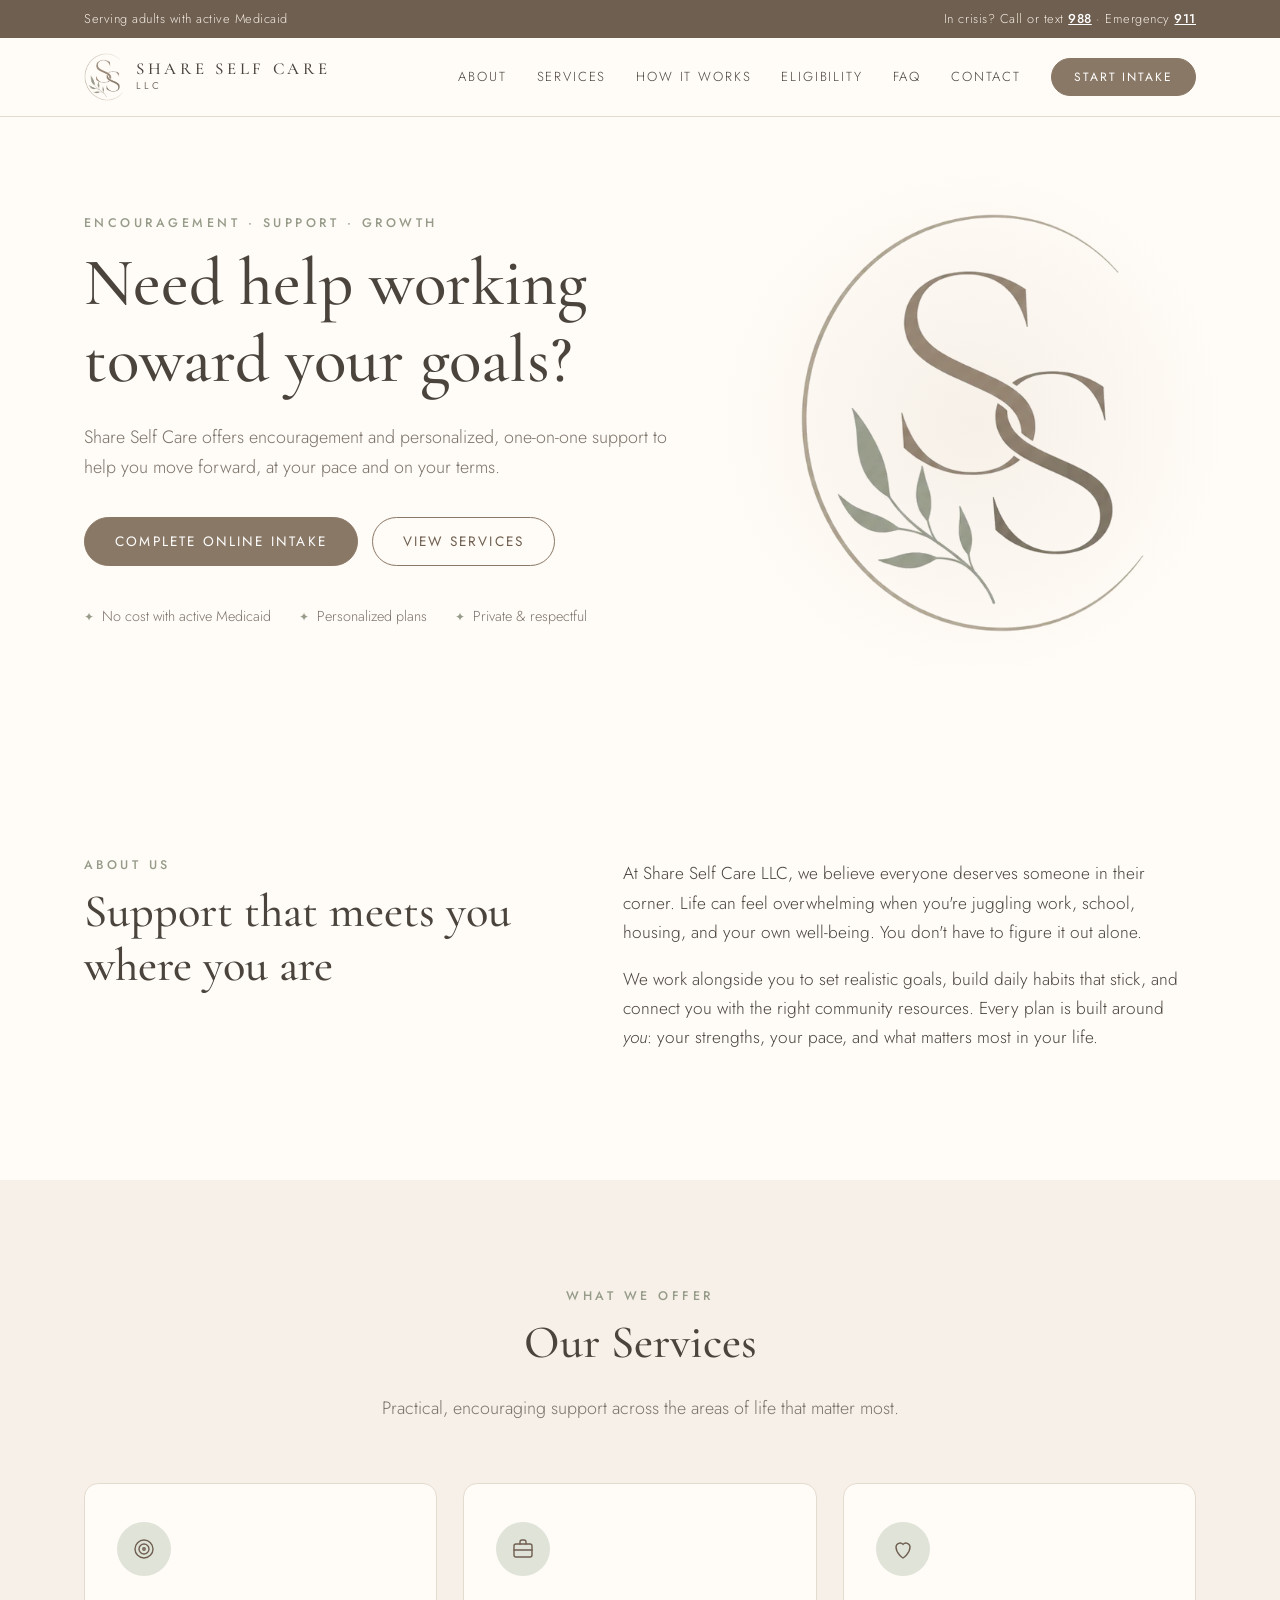
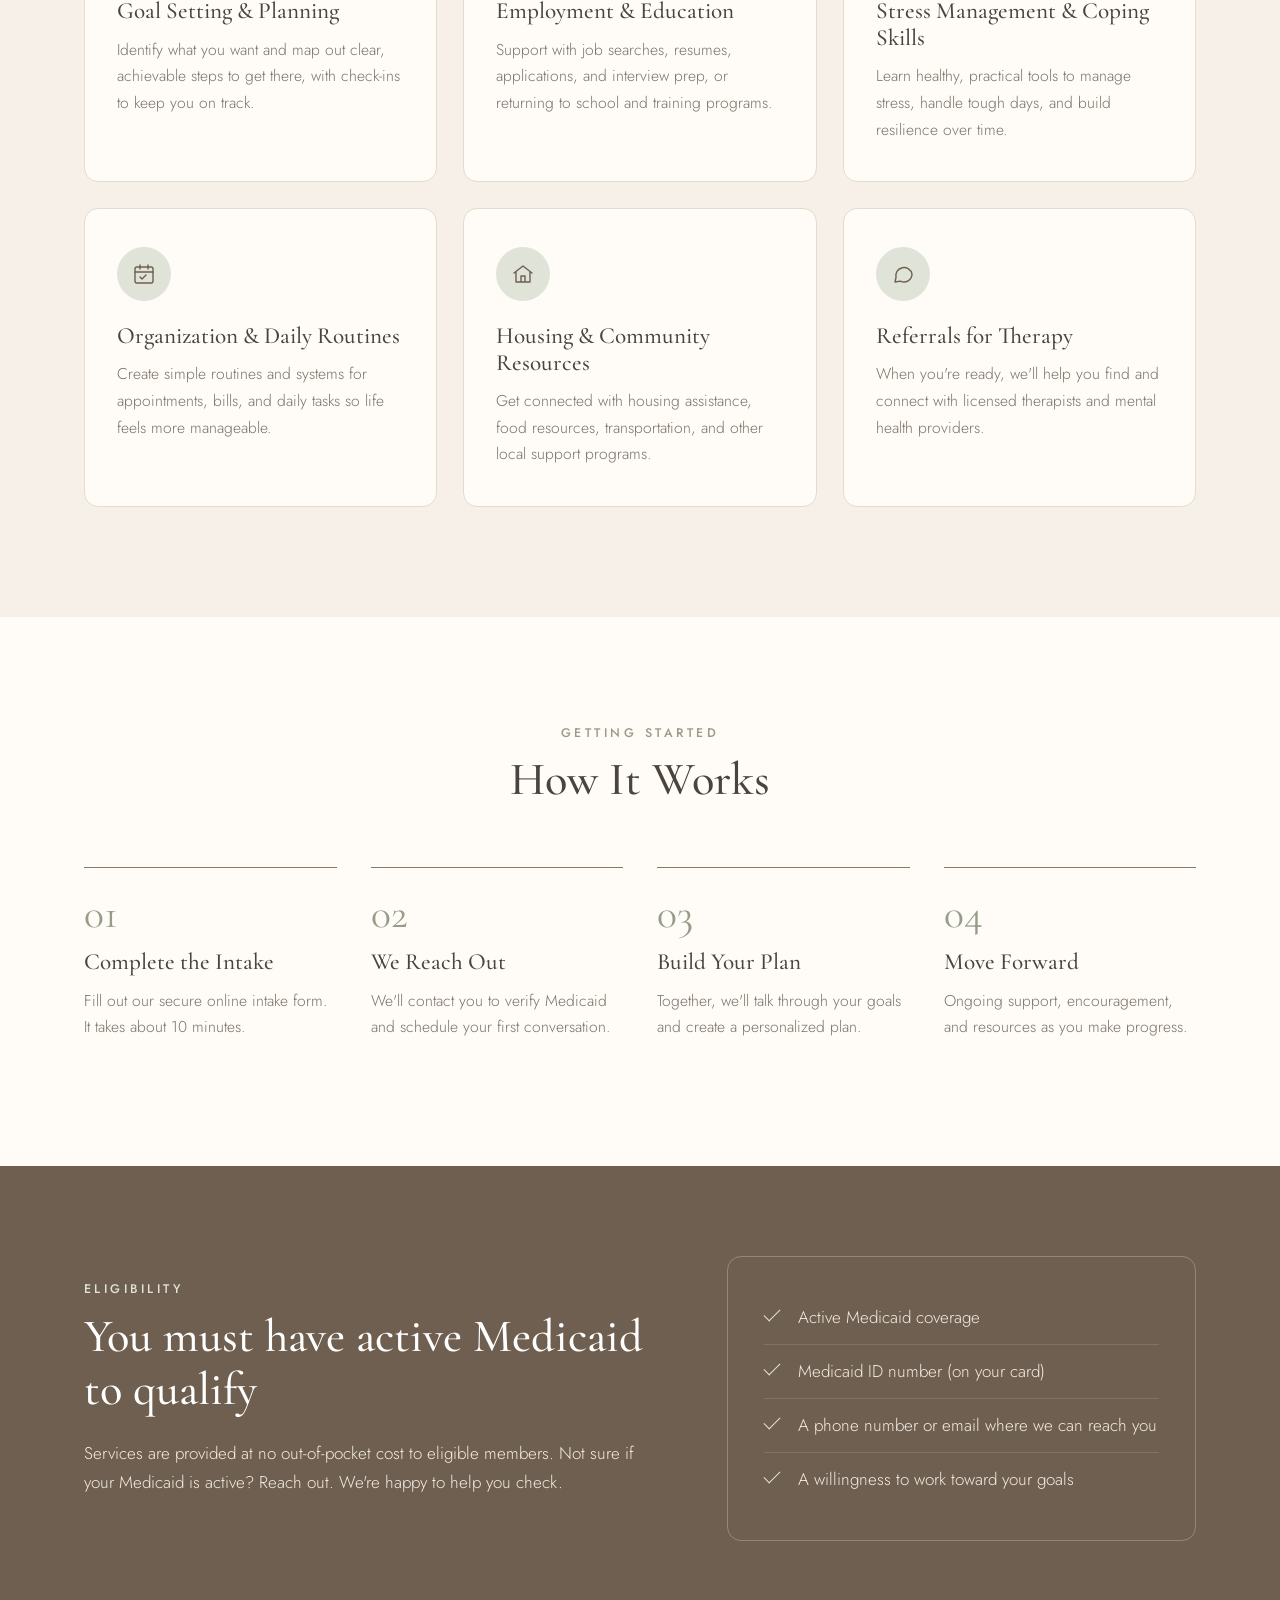
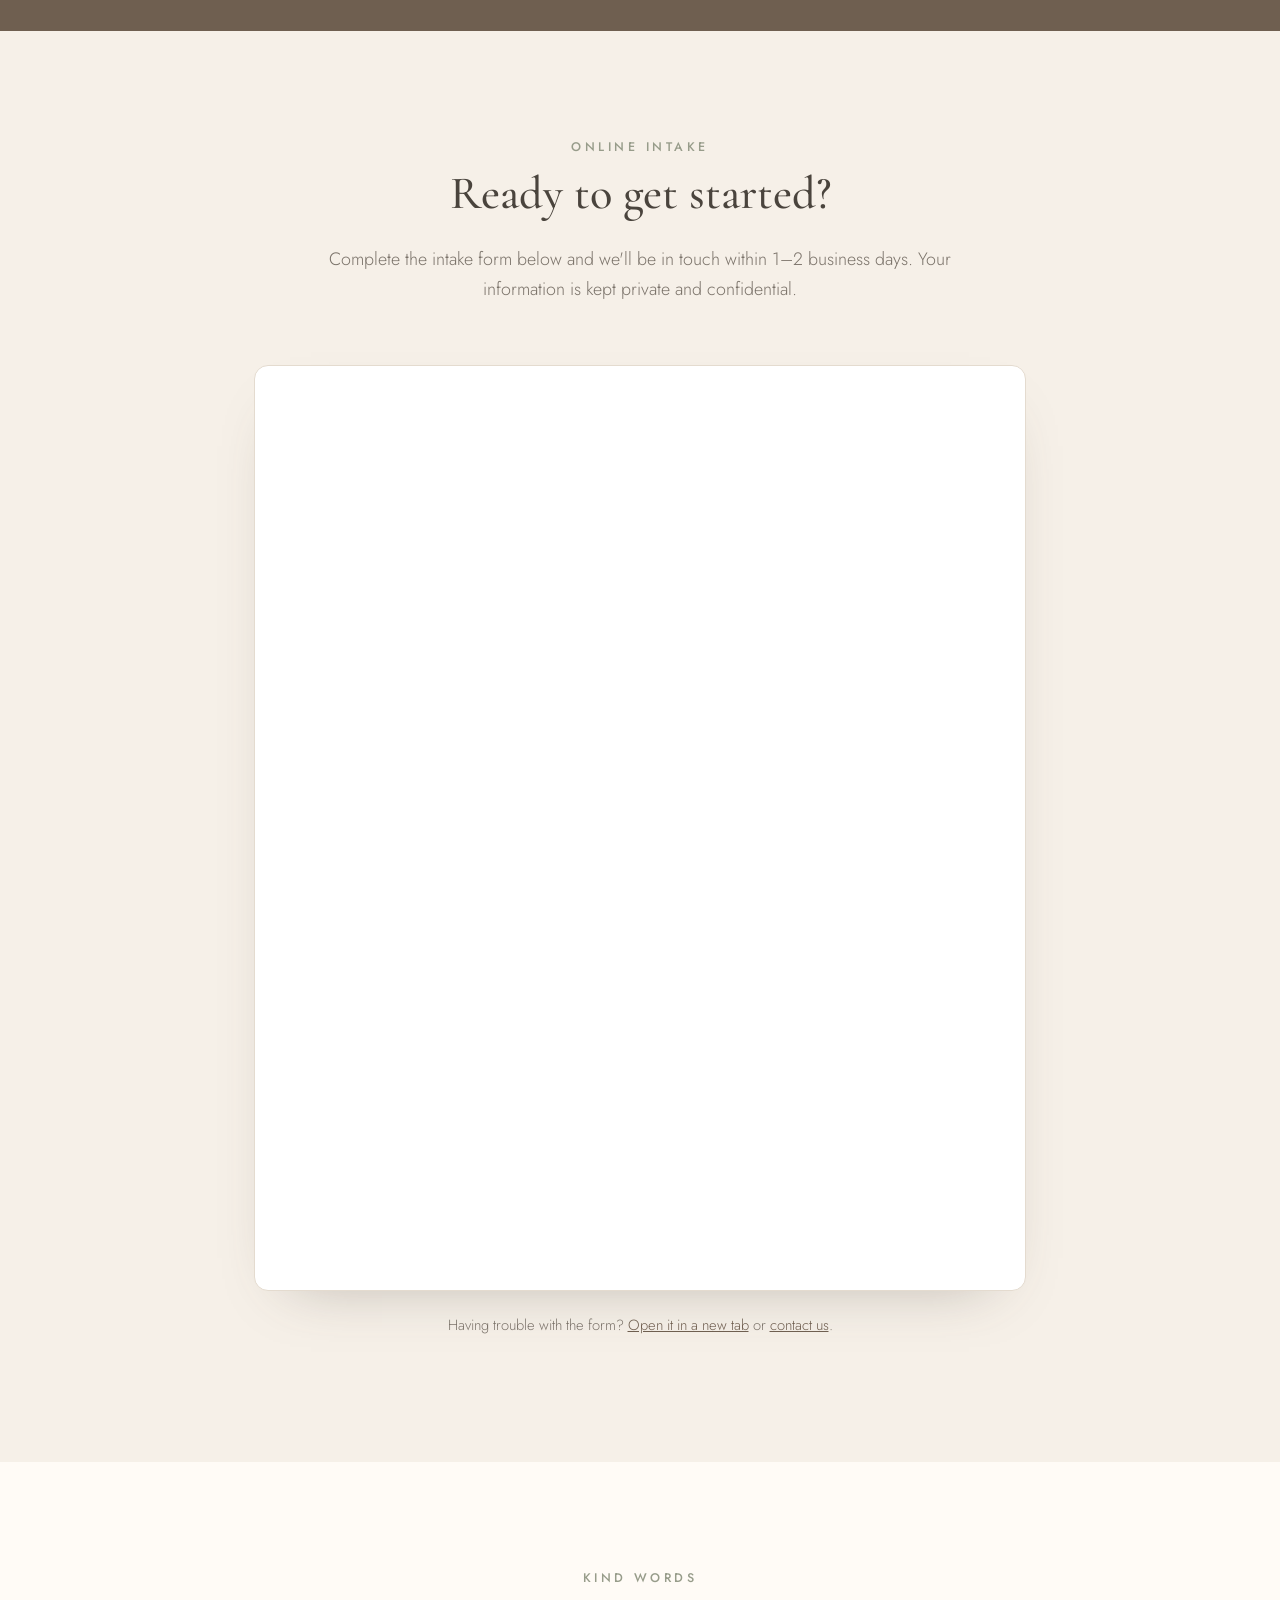
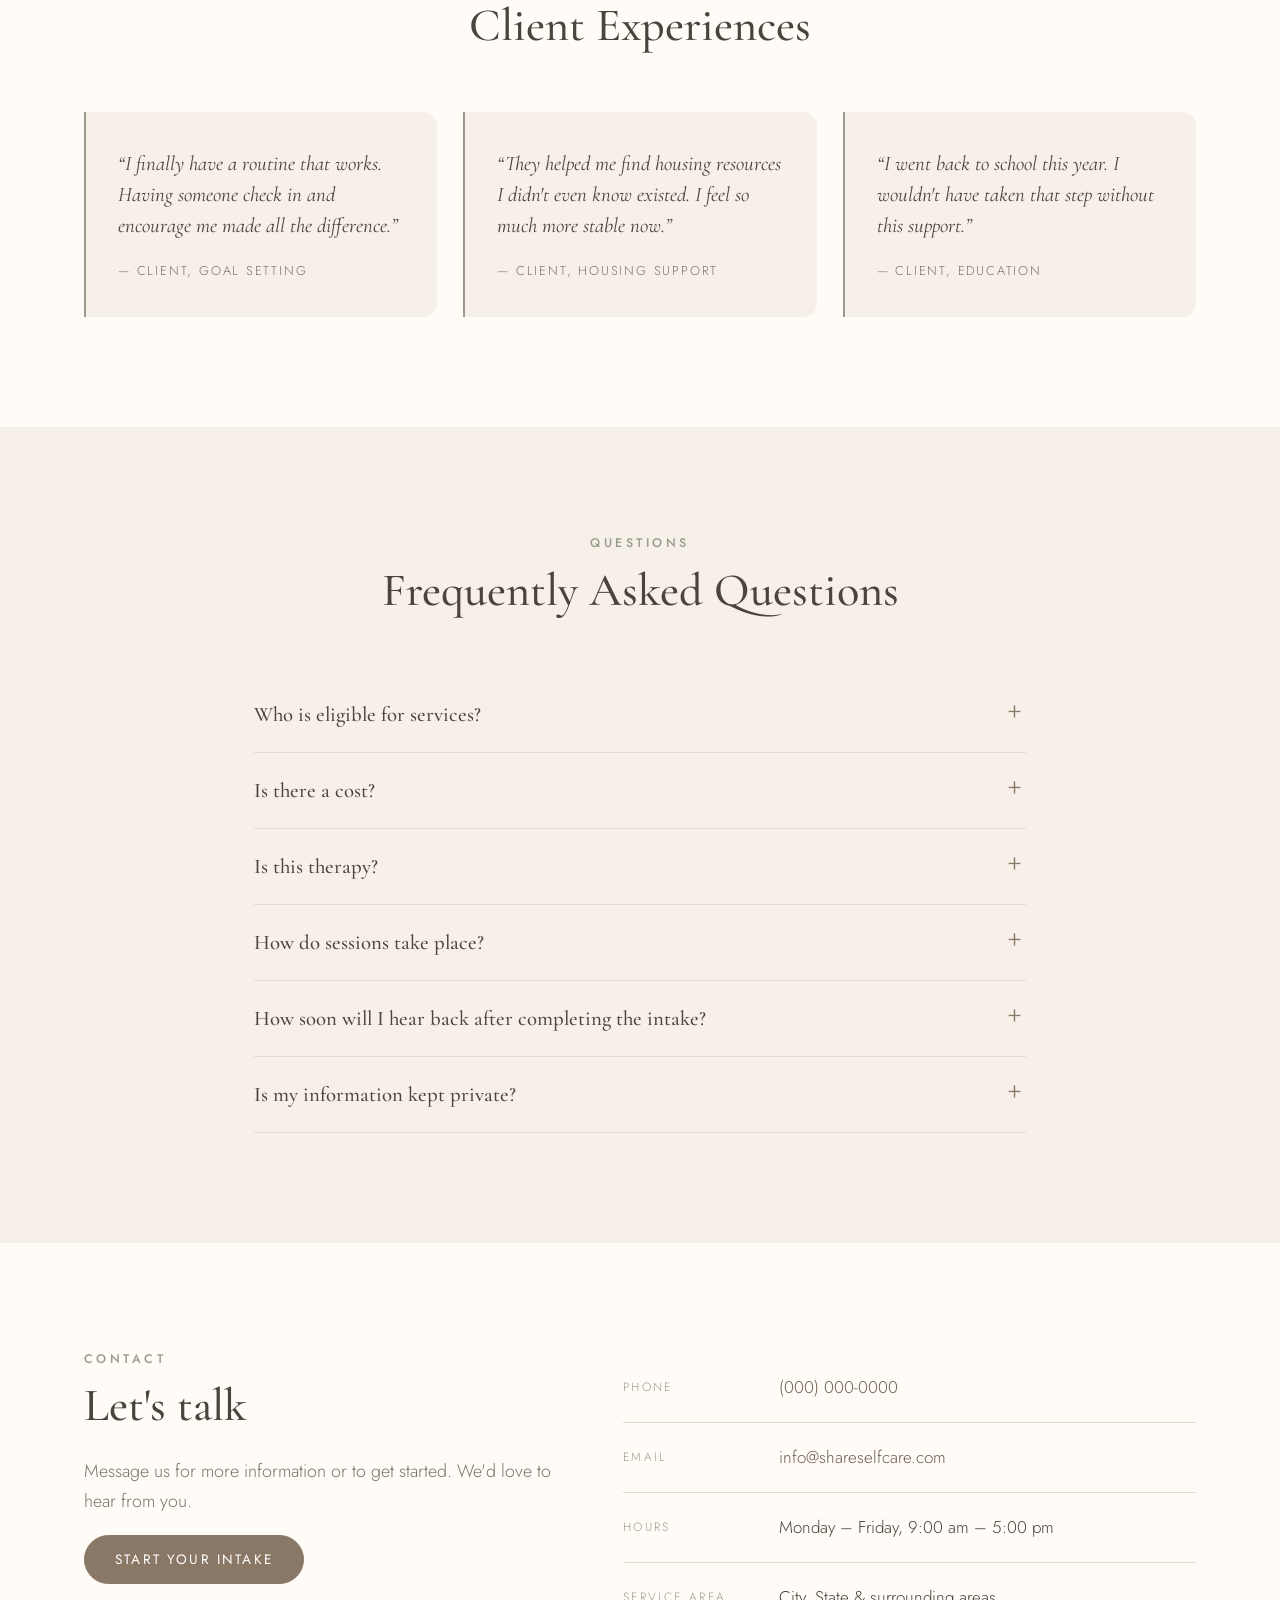
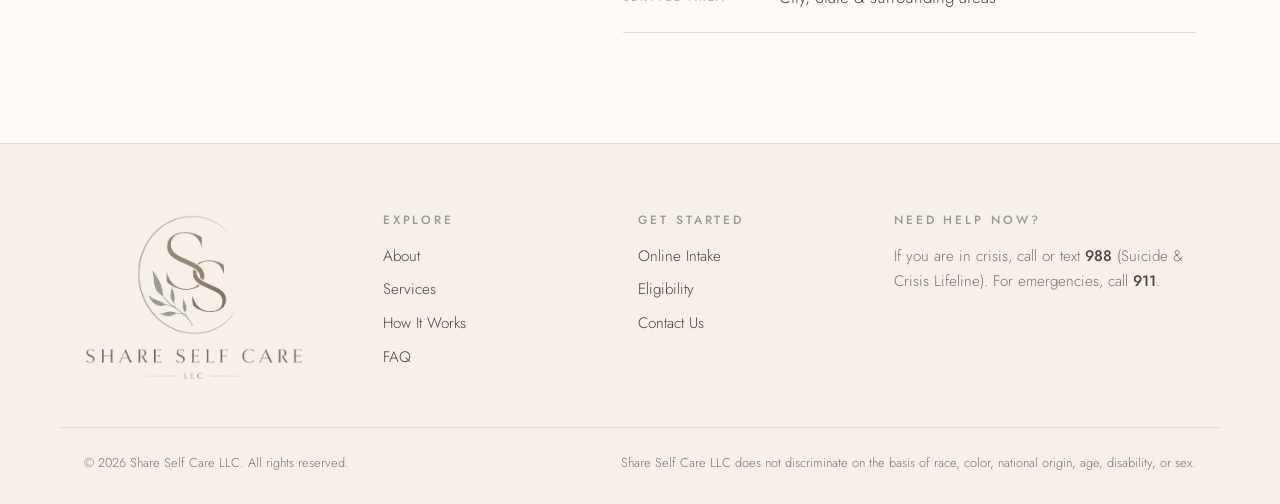
==== index.html @ 7b7e7267 "Add Share Self Care website draft One-page site with services, Medicaid eligibility, embedded JotFor" ====
<!doctype html>
<html lang="en">
<head>
  <meta charset="utf-8">
  <meta name="viewport" content="width=device-width, initial-scale=1">
  <title>Share Self Care LLC | Personalized Support for Medicaid Members</title>
  <meta name="description" content="Share Self Care LLC offers encouragement and personalized support to help you set goals, find work or school, manage stress, build routines, and connect with housing and community resources. Active Medicaid required.">
  <link rel="icon" type="image/png" href="assets/favicon.png">
  <meta property="og:title" content="Share Self Care LLC">
  <meta property="og:description" content="Encouragement and personalized support to help you move forward.">
  <meta property="og:image" content="assets/logo-full.png">
  <link rel="preconnect" href="https://fonts.googleapis.com">
  <link rel="preconnect" href="https://fonts.gstatic.com" crossorigin>
  <link href="https://fonts.googleapis.com/css2?family=Cormorant+Garamond:ital,wght@0,400;0,500;0,600;1,400&family=Jost:wght@300;400;500&display=swap" rel="stylesheet">
  <link rel="stylesheet" href="styles.css">
</head>
<body>

  <a class="skip" href="#main">Skip to content</a>

  <!-- Top utility bar -->
  <div class="topbar">
    <div class="wrap topbar__inner">
      <span>Serving adults with active Medicaid</span>
      <span class="topbar__crisis">In crisis? Call or text <a href="tel:988">988</a> &middot; Emergency <a href="tel:911">911</a></span>
    </div>
  </div>

  <!-- Header / Nav -->
  <header class="header" id="top">
    <div class="wrap header__inner">
      <a href="#top" class="brand" aria-label="Share Self Care LLC home">
        <img src="assets/logo-mark.png" alt="" width="40" height="48">
        <span class="brand__text">Share Self Care<small>LLC</small></span>
      </a>
      <button class="nav-toggle" aria-expanded="false" aria-controls="nav" aria-label="Open menu">
        <span></span><span></span><span></span>
      </button>
      <nav class="nav" id="nav">
        <a href="#about">About</a>
        <a href="#services">Services</a>
        <a href="#how">How It Works</a>
        <a href="#eligibility">Eligibility</a>
        <a href="#faq">FAQ</a>
        <a href="#contact">Contact</a>
        <a href="#intake" class="btn btn--sm">Start Intake</a>
      </nav>
    </div>
  </header>

  <main id="main">

    <!-- Hero -->
    <section class="hero">
      <div class="wrap hero__inner">
        <div class="hero__copy">
          <p class="eyebrow">Encouragement &middot; Support &middot; Growth</p>
          <h1>Need help working toward your goals?</h1>
          <p class="lead">Share Self Care offers encouragement and personalized, one-on-one support to help you move forward, at your pace and on your terms.</p>
          <div class="hero__actions">
            <a href="#intake" class="btn">Complete Online Intake</a>
            <a href="#services" class="btn btn--ghost">View Services</a>
          </div>
          <ul class="hero__trust">
            <li>No cost with active Medicaid</li>
            <li>Personalized plans</li>
            <li>Private &amp; respectful</li>
          </ul>
        </div>
        <div class="hero__art" aria-hidden="true">
          <div class="hero__circle"></div>
          <img src="assets/logo-mark.png" alt="" width="360" height="435">
        </div>
      </div>
    </section>

    <!-- About -->
    <section class="section" id="about">
      <div class="wrap split">
        <div>
          <p class="eyebrow">About Us</p>
          <h2>Support that meets you where you are</h2>
        </div>
        <div class="prose">
          <p>At Share Self Care LLC, we believe everyone deserves someone in their corner. Life can feel overwhelming when you're juggling work, school, housing, and your own well-being. You don't have to figure it out alone.</p>
          <p>We work alongside you to set realistic goals, build daily habits that stick, and connect you with the right community resources. Every plan is built around <em>you</em>: your strengths, your pace, and what matters most in your life.</p>
          <!-- TODO: Add owner name, credentials, photo, and service area -->
        </div>
      </div>
    </section>

    <!-- Services -->
    <section class="section section--tint" id="services">
      <div class="wrap">
        <div class="section__head">
          <p class="eyebrow">What We Offer</p>
          <h2>Our Services</h2>
          <p class="lead">Practical, encouraging support across the areas of life that matter most.</p>
        </div>
        <div class="cards">
          <article class="card">
            <div class="card__icon"><svg viewBox="0 0 24 24"><circle cx="12" cy="12" r="9"/><circle cx="12" cy="12" r="5"/><circle cx="12" cy="12" r="1.2"/></svg></div>
            <h3>Goal Setting &amp; Planning</h3>
            <p>Identify what you want and map out clear, achievable steps to get there, with check-ins to keep you on track.</p>
          </article>
          <article class="card">
            <div class="card__icon"><svg viewBox="0 0 24 24"><rect x="3" y="7" width="18" height="13" rx="2"/><path d="M9 7V5a2 2 0 0 1 2-2h2a2 2 0 0 1 2 2v2M3 13h18"/></svg></div>
            <h3>Employment &amp; Education</h3>
            <p>Support with job searches, resumes, applications, and interview prep, or returning to school and training programs.</p>
          </article>
          <article class="card">
            <div class="card__icon"><svg viewBox="0 0 24 24"><path d="M12 21s-7-4.5-7-11a4 4 0 0 1 7-2.6A4 4 0 0 1 19 10c0 6.5-7 11-7 11z"/></svg></div>
            <h3>Stress Management &amp; Coping Skills</h3>
            <p>Learn healthy, practical tools to manage stress, handle tough days, and build resilience over time.</p>
          </article>
          <article class="card">
            <div class="card__icon"><svg viewBox="0 0 24 24"><rect x="3" y="5" width="18" height="16" rx="2"/><path d="M3 10h18M8 3v4M16 3v4M8 15l2 2 4-4"/></svg></div>
            <h3>Organization &amp; Daily Routines</h3>
            <p>Create simple routines and systems for appointments, bills, and daily tasks so life feels more manageable.</p>
          </article>
          <article class="card">
            <div class="card__icon"><svg viewBox="0 0 24 24"><path d="M3 11l9-7 9 7M5 10v10h14V10M10 20v-6h4v6"/></svg></div>
            <h3>Housing &amp; Community Resources</h3>
            <p>Get connected with housing assistance, food resources, transportation, and other local support programs.</p>
          </article>
          <article class="card">
            <div class="card__icon"><svg viewBox="0 0 24 24"><path d="M21 12a8 8 0 0 1-11.6 7.1L4 20l1-4.6A8 8 0 1 1 21 12z"/></svg></div>
            <h3>Referrals for Therapy</h3>
            <p>When you're ready, we'll help you find and connect with licensed therapists and mental health providers.</p>
          </article>
        </div>
      </div>
    </section>

    <!-- How it works -->
    <section class="section" id="how">
      <div class="wrap">
        <div class="section__head">
          <p class="eyebrow">Getting Started</p>
          <h2>How It Works</h2>
        </div>
        <ol class="steps">
          <li>
            <span class="steps__num">01</span>
            <h3>Complete the Intake</h3>
            <p>Fill out our secure online intake form. It takes about 10 minutes.</p>
          </li>
          <li>
            <span class="steps__num">02</span>
            <h3>We Reach Out</h3>
            <p>We'll contact you to verify Medicaid and schedule your first conversation.</p>
          </li>
          <li>
            <span class="steps__num">03</span>
            <h3>Build Your Plan</h3>
            <p>Together, we'll talk through your goals and create a personalized plan.</p>
          </li>
          <li>
            <span class="steps__num">04</span>
            <h3>Move Forward</h3>
            <p>Ongoing support, encouragement, and resources as you make progress.</p>
          </li>
        </ol>
      </div>
    </section>

    <!-- Eligibility band -->
    <section class="band" id="eligibility">
      <div class="wrap band__inner">
        <div>
          <p class="eyebrow eyebrow--light">Eligibility</p>
          <h2>You must have active Medicaid to qualify</h2>
          <p>Services are provided at no out-of-pocket cost to eligible members. Not sure if your Medicaid is active? Reach out. We're happy to help you check.</p>
        </div>
        <ul class="checklist">
          <li>Active Medicaid coverage</li>
          <li>Medicaid ID number (on your card)</li>
          <li>A phone number or email where we can reach you</li>
          <li>A willingness to work toward your goals</li>
        </ul>
      </div>
    </section>

    <!-- Intake -->
    <section class="section section--tint" id="intake">
      <div class="wrap wrap--narrow">
        <div class="section__head">
          <p class="eyebrow">Online Intake</p>
          <h2>Ready to get started?</h2>
          <p class="lead">Complete the intake form below and we'll be in touch within 1&ndash;2 business days. Your information is kept private and confidential.</p>
        </div>
        <div class="form-frame">
          <iframe
            id="JotFormIFrame-261216444113042"
            title="Share Self Care Intake Form"
            src="https://form.jotform.com/261216444113042"
            allow="geolocation; microphone; camera; fullscreen"
            allowfullscreen
            loading="lazy"
            scrolling="no"></iframe>
        </div>
        <p class="form-alt">Having trouble with the form? <a href="https://form.jotform.com/261216444113042" target="_blank" rel="noopener">Open it in a new tab</a> or <a href="#contact">contact us</a>.</p>
      </div>
    </section>

    <!-- Testimonials -->
    <section class="section" id="stories">
      <div class="wrap">
        <div class="section__head">
          <p class="eyebrow">Kind Words</p>
          <h2>Client Experiences</h2>
        </div>
        <!-- TODO: Replace with real client testimonials (with written permission) -->
        <div class="quotes">
          <figure class="quote">
            <blockquote>&ldquo;I finally have a routine that works. Having someone check in and encourage me made all the difference.&rdquo;</blockquote>
            <figcaption>&mdash; Client, Goal Setting</figcaption>
          </figure>
          <figure class="quote">
            <blockquote>&ldquo;They helped me find housing resources I didn't even know existed. I feel so much more stable now.&rdquo;</blockquote>
            <figcaption>&mdash; Client, Housing Support</figcaption>
          </figure>
          <figure class="quote">
            <blockquote>&ldquo;I went back to school this year. I wouldn't have taken that step without this support.&rdquo;</blockquote>
            <figcaption>&mdash; Client, Education</figcaption>
          </figure>
        </div>
      </div>
    </section>

    <!-- FAQ -->
    <section class="section section--tint" id="faq">
      <div class="wrap wrap--narrow">
        <div class="section__head">
          <p class="eyebrow">Questions</p>
          <h2>Frequently Asked Questions</h2>
        </div>
        <div class="faq">
          <details>
            <summary>Who is eligible for services?</summary>
            <p>Anyone with active Medicaid coverage may qualify. If you're unsure about your coverage, contact us and we can help you find out.</p>
          </details>
          <details>
            <summary>Is there a cost?</summary>
            <p>Services are covered through Medicaid, so there is no out-of-pocket cost for eligible members.</p>
          </details>
          <details>
            <summary>Is this therapy?</summary>
            <p>No. We provide encouragement, skill-building, and practical support. If you'd like therapy, we can refer you to licensed mental health providers.</p>
          </details>
          <details>
            <summary>How do sessions take place?</summary>
            <p>Support may be offered in person, by phone, or virtually depending on your needs and location. We'll discuss what works best for you.</p>
          </details>
          <details>
            <summary>How soon will I hear back after completing the intake?</summary>
            <p>We typically respond within 1&ndash;2 business days to schedule your first conversation.</p>
          </details>
          <details>
            <summary>Is my information kept private?</summary>
            <p>Yes. Your information is confidential and only used to provide and coordinate your services.</p>
          </details>
        </div>
      </div>
    </section>

    <!-- Contact -->
    <section class="section" id="contact">
      <div class="wrap split">
        <div>
          <p class="eyebrow">Contact</p>
          <h2>Let's talk</h2>
          <p class="lead">Message us for more information or to get started. We'd love to hear from you.</p>
          <a href="#intake" class="btn">Start Your Intake</a>
        </div>
        <ul class="contact-list">
          <!-- TODO: Replace placeholders with real contact details -->
          <li><span>Phone</span><a href="tel:+10000000000">(000) 000-0000</a></li>
          <li><span>Email</span><a href="mailto:info@shareselfcare.com">info@shareselfcare.com</a></li>
          <li><span>Hours</span>Monday &ndash; Friday, 9:00 am &ndash; 5:00 pm</li>
          <li><span>Service Area</span>City, State &amp; surrounding areas</li>
        </ul>
      </div>
    </section>

  </main>

  <!-- Footer -->
  <footer class="footer">
    <div class="wrap footer__inner">
      <div class="footer__brand">
        <img src="assets/logo-full.png" alt="Share Self Care LLC" width="220" height="167">
      </div>
      <div>
        <h4>Explore</h4>
        <a href="#about">About</a>
        <a href="#services">Services</a>
        <a href="#how">How It Works</a>
        <a href="#faq">FAQ</a>
      </div>
      <div>
        <h4>Get Started</h4>
        <a href="#intake">Online Intake</a>
        <a href="#eligibility">Eligibility</a>
        <a href="#contact">Contact Us</a>
      </div>
      <div>
        <h4>Need Help Now?</h4>
        <p>If you are in crisis, call or text <a href="tel:988">988</a> (Suicide &amp; Crisis Lifeline). For emergencies, call <a href="tel:911">911</a>.</p>
      </div>
    </div>
    <div class="wrap footer__legal">
      <span>&copy; <span id="year">2026</span> Share Self Care LLC. All rights reserved.</span>
      <span>Share Self Care LLC does not discriminate on the basis of race, color, national origin, age, disability, or sex.</span>
    </div>
  </footer>

  <a href="#intake" class="mobile-cta">Start Intake</a>

  <script src="https://cdn.jotfor.ms/s/umd/latest/for-form-embed-handler.js"></script>
  <script src="main.js"></script>
</body>
</html>
---- styles.css ----
/* Share Self Care LLC: palette pulled from the logo */
:root {
  --cream: #fffbf6;
  --linen: #f6f0e8;
  --sand: #e9e0d4;
  --taupe: #8a7866;
  --taupe-dark: #6f5f50;
  --sage: #979c8a;
  --sage-soft: #dfe3d8;
  --ink: #4a443d;
  --muted: #7b736a;
  --line: #e4dbcf;
  --radius: 14px;
  --serif: "Cormorant Garamond", Georgia, serif;
  --sans: "Jost", "Helvetica Neue", Arial, sans-serif;
}

*, *::before, *::after { box-sizing: border-box; }
html { scroll-behavior: smooth; scroll-padding-top: 90px; }
body {
  margin: 0;
  background: var(--cream);
  color: var(--ink);
  font: 300 17px/1.7 var(--sans);
  -webkit-font-smoothing: antialiased;
}
img { max-width: 100%; height: auto; display: block; }
a { color: var(--taupe-dark); }
h1, h2, h3, h4 { font-family: var(--serif); font-weight: 500; line-height: 1.15; margin: 0 0 .5em; color: var(--ink); }
h1 { font-size: clamp(2.5rem, 5.5vw, 4.2rem); }
h2 { font-size: clamp(2rem, 3.8vw, 2.9rem); }
h3 { font-size: 1.45rem; }
p { margin: 0 0 1em; }

.wrap { max-width: 1160px; margin: 0 auto; padding: 0 24px; }
.wrap--narrow { max-width: 820px; }

.skip { position: absolute; left: -999px; }
.skip:focus { left: 16px; top: 16px; z-index: 100; background: #fff; padding: 8px 14px; }

.eyebrow {
  font: 500 .78rem/1 var(--sans);
  letter-spacing: .28em;
  text-transform: uppercase;
  color: var(--sage);
  margin-bottom: 1.1em;
}
.eyebrow--light { color: var(--sage-soft); }
.lead { font-size: 1.12rem; color: var(--muted); }

/* Buttons */
.btn {
  display: inline-block;
  background: var(--taupe);
  color: #fff;
  text-decoration: none;
  font: 400 .85rem/1 var(--sans);
  letter-spacing: .16em;
  text-transform: uppercase;
  padding: 17px 30px;
  border-radius: 999px;
  border: 1px solid var(--taupe);
  transition: background .25s, color .25s, transform .25s;
}
.btn:hover { background: var(--taupe-dark); transform: translateY(-1px); }
.btn--ghost { background: transparent; color: var(--taupe-dark); }
.btn--ghost:hover { background: var(--taupe); color: #fff; }
.btn--sm { padding: 12px 22px; font-size: .75rem; }

/* Top bar */
.topbar { background: var(--taupe-dark); color: #f3ece3; font-size: .8rem; letter-spacing: .04em; }
.topbar__inner { display: flex; justify-content: space-between; gap: 12px; padding-top: 8px; padding-bottom: 8px; }
.topbar a { color: #fff; font-weight: 500; }

/* Header */
.header {
  position: sticky; top: 0; z-index: 50;
  background: rgba(255, 251, 246, .92);
  backdrop-filter: blur(8px);
  border-bottom: 1px solid var(--line);
}
.header__inner { display: flex; align-items: center; justify-content: space-between; height: 78px; }
.brand { display: flex; align-items: center; gap: 12px; text-decoration: none; }
.brand img { width: 40px; }
.brand__text {
  font: 500 1.05rem/1.1 var(--serif);
  letter-spacing: .22em; text-transform: uppercase; color: var(--ink);
}
.brand__text small { display: block; font: 400 .62rem/1.6 var(--sans); letter-spacing: .4em; color: var(--muted); }
.nav { display: flex; align-items: center; gap: 30px; }
.nav a:not(.btn) {
  text-decoration: none; color: var(--ink);
  font-size: .82rem; letter-spacing: .14em; text-transform: uppercase;
  position: relative;
}
.nav a:not(.btn)::after {
  content: ""; position: absolute; left: 0; bottom: -4px; width: 0; height: 1px; background: var(--taupe);
  transition: width .25s;
}
.nav a:not(.btn):hover::after { width: 100%; }
.nav-toggle { display: none; background: none; border: 0; padding: 8px; cursor: pointer; }
.nav-toggle span { display: block; width: 24px; height: 1.5px; background: var(--ink); margin: 5px 0; transition: .25s; }

/* Hero */
.hero { padding: 90px 0 110px; overflow: hidden; }
.hero__inner { display: grid; grid-template-columns: 1.15fr .85fr; gap: 60px; align-items: center; }
.hero__copy { position: relative; z-index: 1; }
.hero__copy h1 { margin-bottom: .35em; }
.hero__actions { display: flex; flex-wrap: wrap; gap: 14px; margin: 34px 0 38px; }
.hero__trust { list-style: none; padding: 0; margin: 0; display: flex; flex-wrap: wrap; gap: 10px 28px; font-size: .9rem; color: var(--muted); }
.hero__trust li::before { content: "\2726"; color: var(--sage); margin-right: 8px; font-size: .75rem; }
.hero__art { position: relative; display: grid; place-items: center; }
.hero__circle {
  position: absolute; width: 115%; aspect-ratio: 1; border-radius: 50%;
  background: radial-gradient(circle, var(--linen) 0%, var(--cream) 70%);
}
.hero__art img { position: relative; width: min(360px, 80%); }

/* Sections */
.section { padding: 110px 0; }
.section--tint { background: var(--linen); }
.section__head { text-align: center; max-width: 640px; margin: 0 auto 60px; }
.split { display: grid; grid-template-columns: .9fr 1.1fr; gap: 70px; align-items: start; }
.prose p { font-size: 1.08rem; }

/* Service cards */
.cards { display: grid; grid-template-columns: repeat(3, 1fr); gap: 26px; }
.card {
  background: var(--cream);
  border: 1px solid var(--line);
  border-radius: var(--radius);
  padding: 38px 32px;
  transition: transform .3s, box-shadow .3s;
}
.card:hover { transform: translateY(-4px); box-shadow: 0 18px 40px -22px rgba(74, 68, 61, .35); }
.card__icon {
  width: 54px; height: 54px; border-radius: 50%;
  background: var(--sage-soft); display: grid; place-items: center; margin-bottom: 22px;
}
.card__icon svg { width: 24px; height: 24px; fill: none; stroke: var(--taupe-dark); stroke-width: 1.4; stroke-linecap: round; stroke-linejoin: round; }
.card p { color: var(--muted); margin: 0; font-size: .98rem; }

/* Steps */
.steps { list-style: none; padding: 0; margin: 0; display: grid; grid-template-columns: repeat(4, 1fr); gap: 34px; counter-reset: s; }
.steps li { border-top: 1px solid var(--taupe); padding-top: 26px; }
.steps__num { font: 400 2.6rem/1 var(--serif); color: var(--sage); display: block; margin-bottom: 14px; }
.steps p { color: var(--muted); font-size: .98rem; }

/* Eligibility band */
.band { background: var(--taupe-dark); color: #f3ece3; padding: 90px 0; }
.band h2 { color: #fff; }
.band__inner { display: grid; grid-template-columns: 1.1fr .9fr; gap: 70px; align-items: center; }
.checklist { list-style: none; margin: 0; padding: 34px 36px; border: 1px solid rgba(255,255,255,.25); border-radius: var(--radius); }
.checklist li { padding: 12px 0 12px 34px; position: relative; border-bottom: 1px solid rgba(255,255,255,.12); }
.checklist li:last-child { border-bottom: 0; }
.checklist li::before {
  content: ""; position: absolute; left: 0; top: 18px; width: 16px; height: 8px;
  border-left: 1.5px solid var(--sage-soft); border-bottom: 1.5px solid var(--sage-soft); transform: rotate(-45deg);
}

/* Intake form */
.form-frame {
  background: #fff; border: 1px solid var(--line); border-radius: var(--radius);
  padding: 12px; box-shadow: 0 24px 60px -36px rgba(74, 68, 61, .4);
}
.form-frame iframe { width: 100%; min-width: 100%; min-height: 900px; border: 0; display: block; }
.form-alt { text-align: center; font-size: .92rem; color: var(--muted); margin-top: 22px; }

/* Testimonials */
.quotes { display: grid; grid-template-columns: repeat(3, 1fr); gap: 26px; }
.quote { margin: 0; padding: 36px 32px; border-left: 2px solid var(--sage); background: var(--linen); border-radius: 0 var(--radius) var(--radius) 0; }
.quote blockquote { margin: 0 0 18px; font: italic 400 1.3rem/1.5 var(--serif); color: var(--ink); }
.quote figcaption { font-size: .8rem; letter-spacing: .14em; text-transform: uppercase; color: var(--muted); }

/* FAQ */
.faq details { border-bottom: 1px solid var(--line); }
.faq summary {
  list-style: none; cursor: pointer; padding: 24px 40px 24px 0; position: relative;
  font: 500 1.3rem/1.3 var(--serif); color: var(--ink);
}
.faq summary::-webkit-details-marker { display: none; }
.faq summary::after { content: "+"; position: absolute; right: 4px; top: 20px; font: 300 1.6rem/1 var(--sans); color: var(--taupe); transition: transform .25s; }
.faq details[open] summary::after { transform: rotate(45deg); }
.faq details p { color: var(--muted); padding-bottom: 20px; margin: 0; }

/* Contact */
.contact-list { list-style: none; margin: 0; padding: 0; }
.contact-list li { display: grid; grid-template-columns: 140px 1fr; gap: 16px; padding: 20px 0; border-bottom: 1px solid var(--line); }
.contact-list span { font-size: .75rem; letter-spacing: .2em; text-transform: uppercase; color: var(--sage); padding-top: 4px; }
.contact-list a { text-decoration: none; }

/* Footer */
.footer { background: var(--linen); border-top: 1px solid var(--line); padding: 70px 0 30px; font-size: .95rem; }
.footer__inner { display: grid; grid-template-columns: 1.2fr 1fr 1fr 1.4fr; gap: 40px; }
.footer__brand img { width: 220px; }
.footer h4 { font: 500 .75rem/1 var(--sans); letter-spacing: .24em; text-transform: uppercase; color: var(--sage); margin-bottom: 18px; }
.footer a { display: block; text-decoration: none; color: var(--ink); margin-bottom: 8px; }
.footer p a { display: inline; font-weight: 500; }
.footer p { color: var(--muted); }
.footer__legal { display: flex; justify-content: space-between; gap: 20px; flex-wrap: wrap; margin-top: 46px; padding-top: 24px; border-top: 1px solid var(--line); font-size: .8rem; color: var(--muted); }

.mobile-cta { display: none; }

/* Reveal on scroll */
.reveal { opacity: 0; transform: translateY(18px); transition: opacity .8s ease, transform .8s ease; }
.reveal.in { opacity: 1; transform: none; }
@media (prefers-reduced-motion: reduce) {
  html { scroll-behavior: auto; }
  .reveal { opacity: 1; transform: none; transition: none; }
}

/* Responsive */
@media (max-width: 1000px) {
  .cards, .quotes { grid-template-columns: repeat(2, 1fr); }
  .steps { grid-template-columns: repeat(2, 1fr); }
  .footer__inner { grid-template-columns: 1fr 1fr; }
}
@media (max-width: 860px) {
  .nav-toggle { display: block; }
  .nav {
    position: absolute; top: 78px; left: 0; right: 0;
    flex-direction: column; align-items: flex-start; gap: 0;
    background: var(--cream); border-bottom: 1px solid var(--line);
    padding: 8px 24px 24px; display: none;
  }
  .nav.open { display: flex; }
  .nav a:not(.btn) { padding: 14px 0; width: 100%; border-bottom: 1px solid var(--line); }
  .nav .btn { margin-top: 18px; }
  .nav-toggle[aria-expanded="true"] span:nth-child(1) { transform: translateY(6.5px) rotate(45deg); }
  .nav-toggle[aria-expanded="true"] span:nth-child(2) { opacity: 0; }
  .nav-toggle[aria-expanded="true"] span:nth-child(3) { transform: translateY(-6.5px) rotate(-45deg); }
  .hero { padding: 50px 0 70px; }
  .hero__inner, .split, .band__inner { grid-template-columns: 1fr; gap: 40px; }
  .hero__art { order: -1; }
  .hero__art img { width: 200px; }
  .section { padding: 76px 0; }
  .topbar__inner { flex-direction: column; gap: 2px; text-align: center; }
  .mobile-cta {
    display: block; position: fixed; left: 16px; right: 16px; bottom: 16px; z-index: 60;
    text-align: center; background: var(--taupe); color: #fff; text-decoration: none;
    padding: 16px; border-radius: 999px; letter-spacing: .16em; text-transform: uppercase; font-size: .82rem;
    box-shadow: 0 12px 30px -10px rgba(74, 68, 61, .5);
  }
  .footer { padding-bottom: 100px; }
}
@media (max-width: 600px) {
  body { font-size: 16px; }
  .wrap { padding: 0 16px; }
  .cards, .quotes, .steps, .footer__inner { grid-template-columns: 1fr; }
  .contact-list li { grid-template-columns: 1fr; gap: 4px; }
  .brand__text { font-size: .92rem; letter-spacing: .16em; }
  .hero__actions .btn { width: 100%; text-align: center; }
}
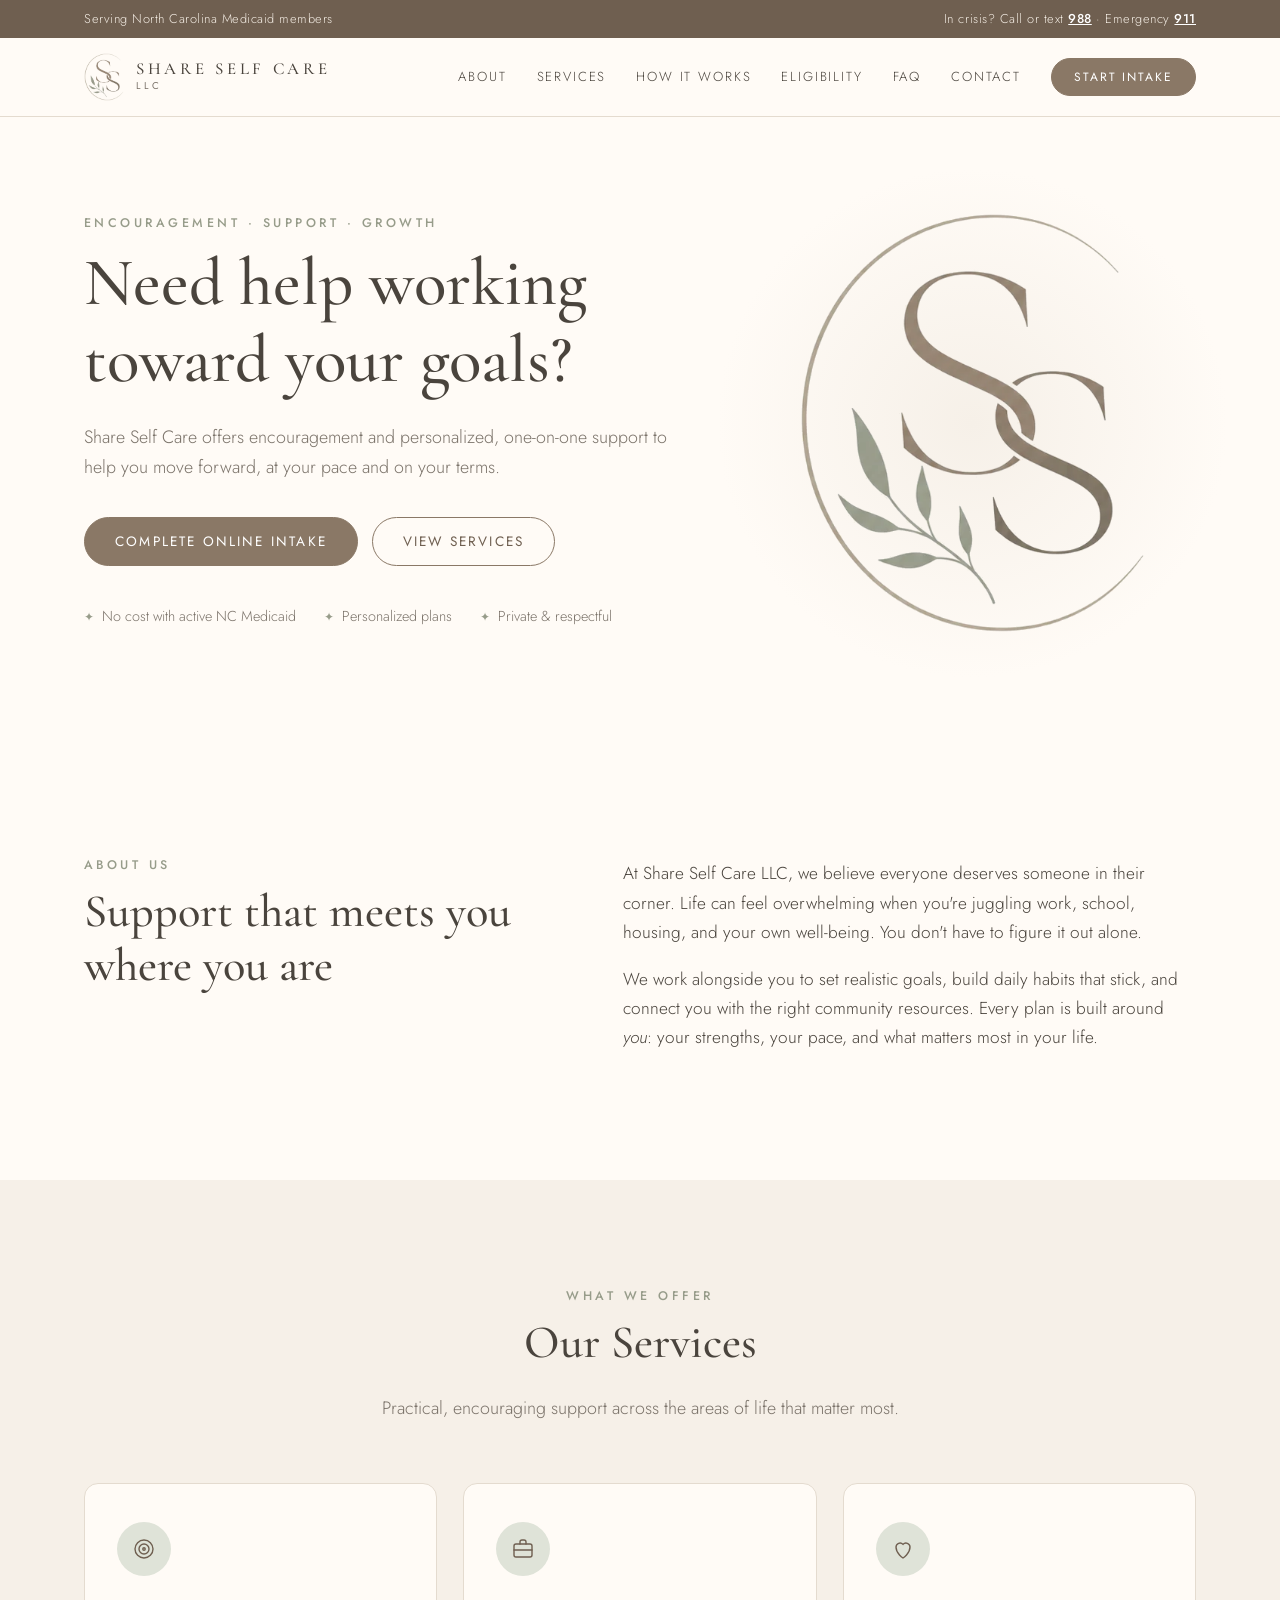
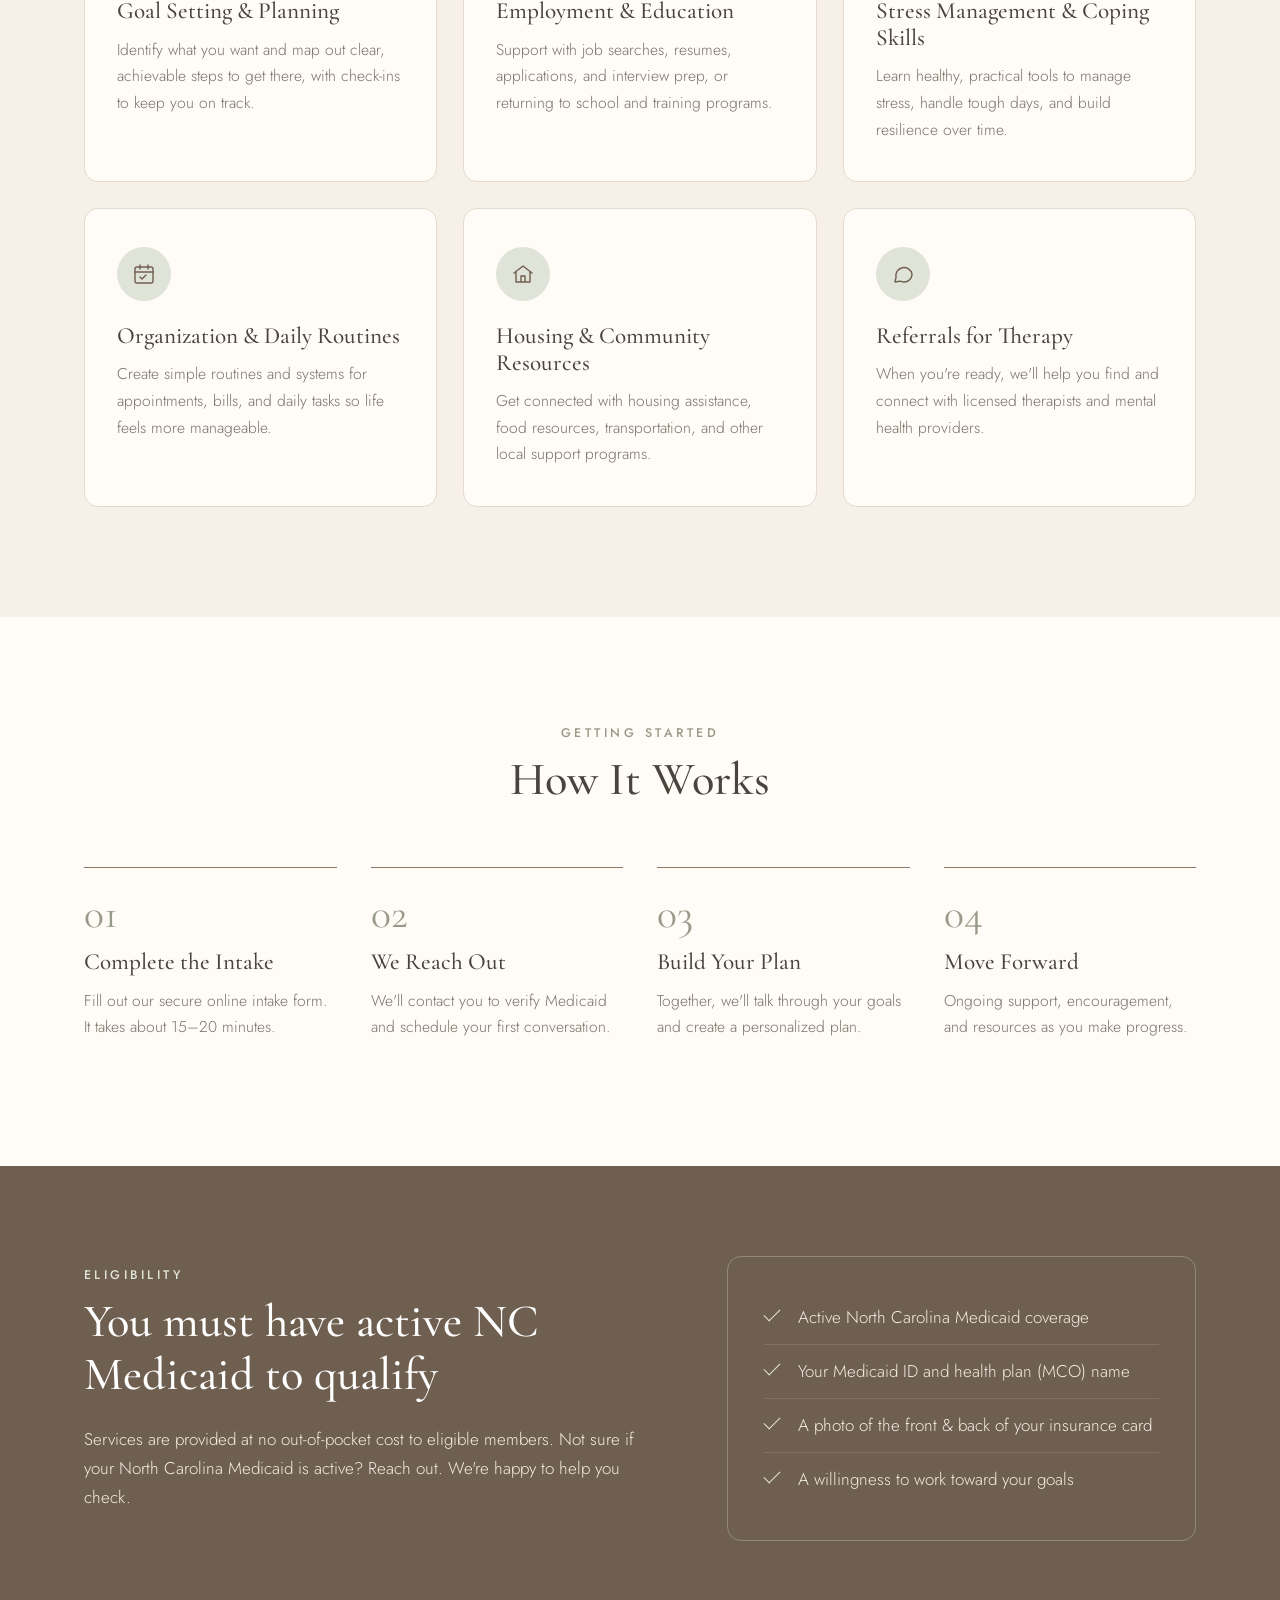
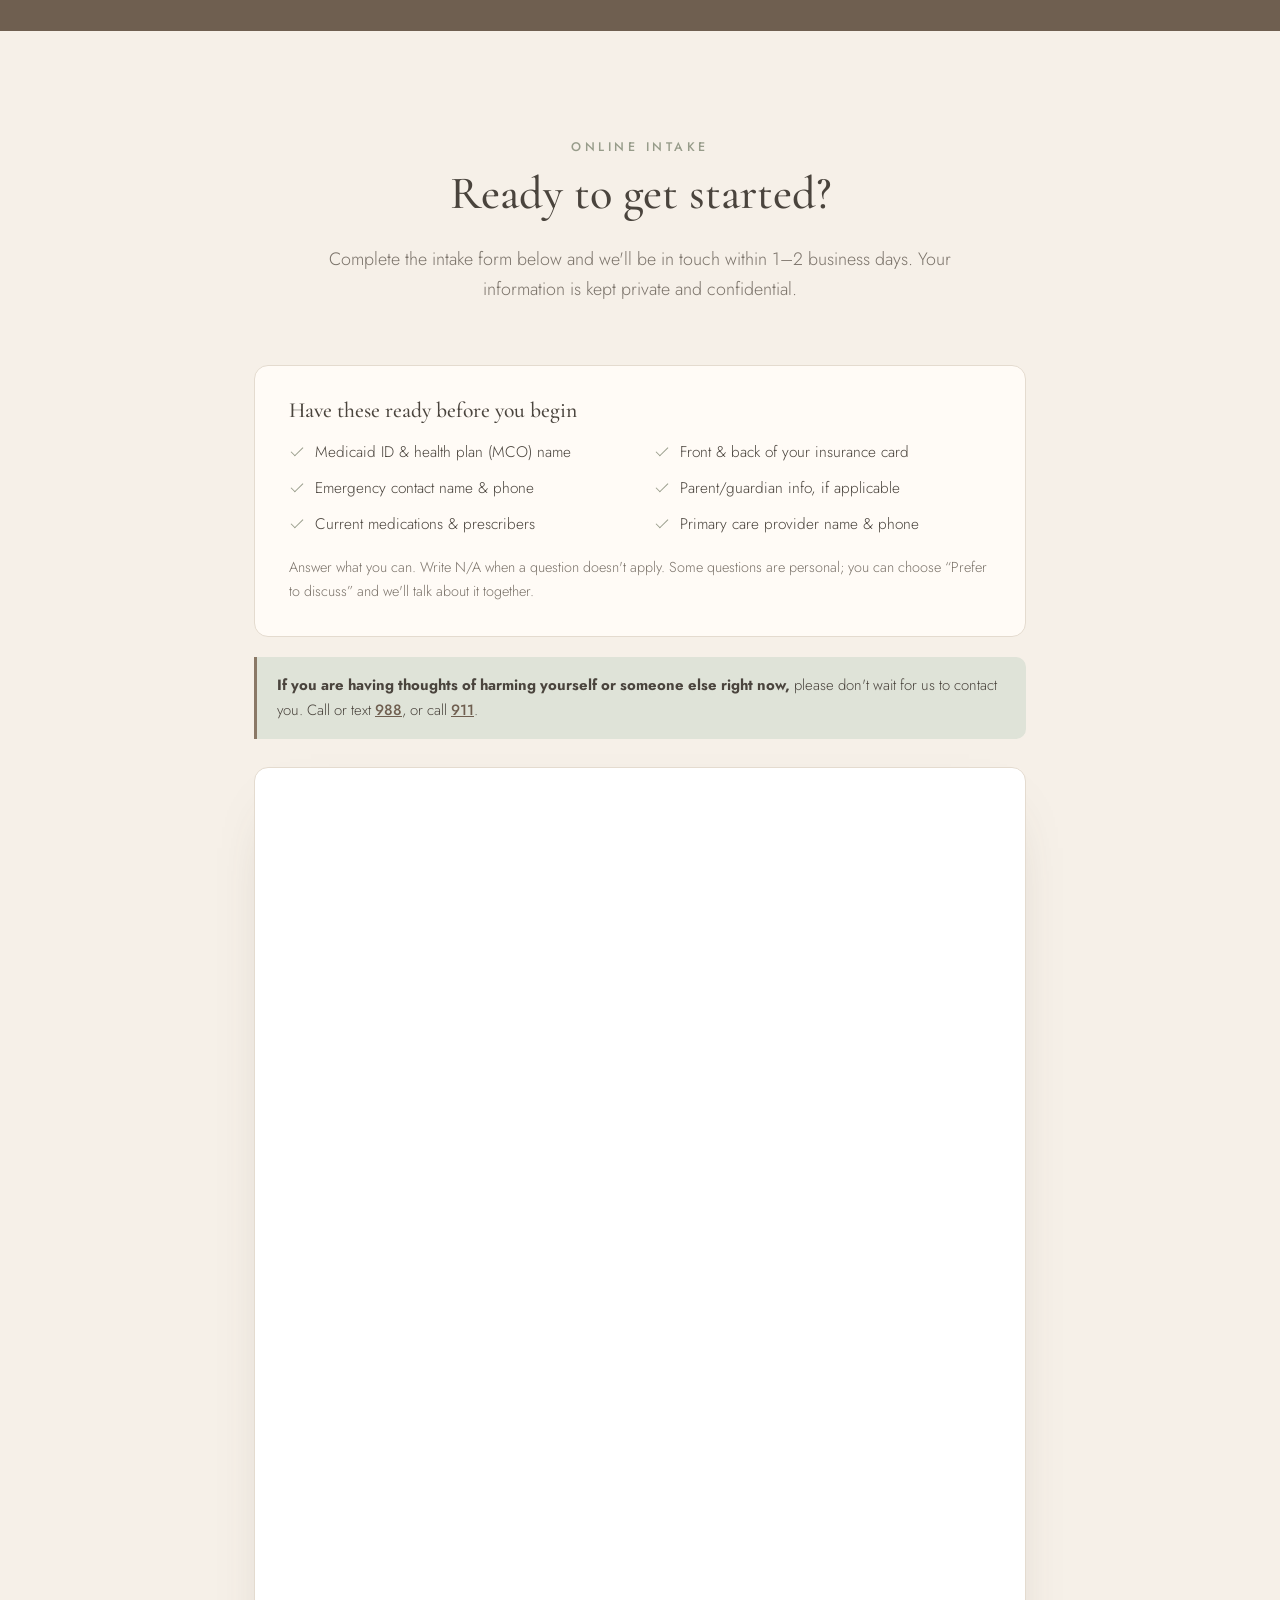
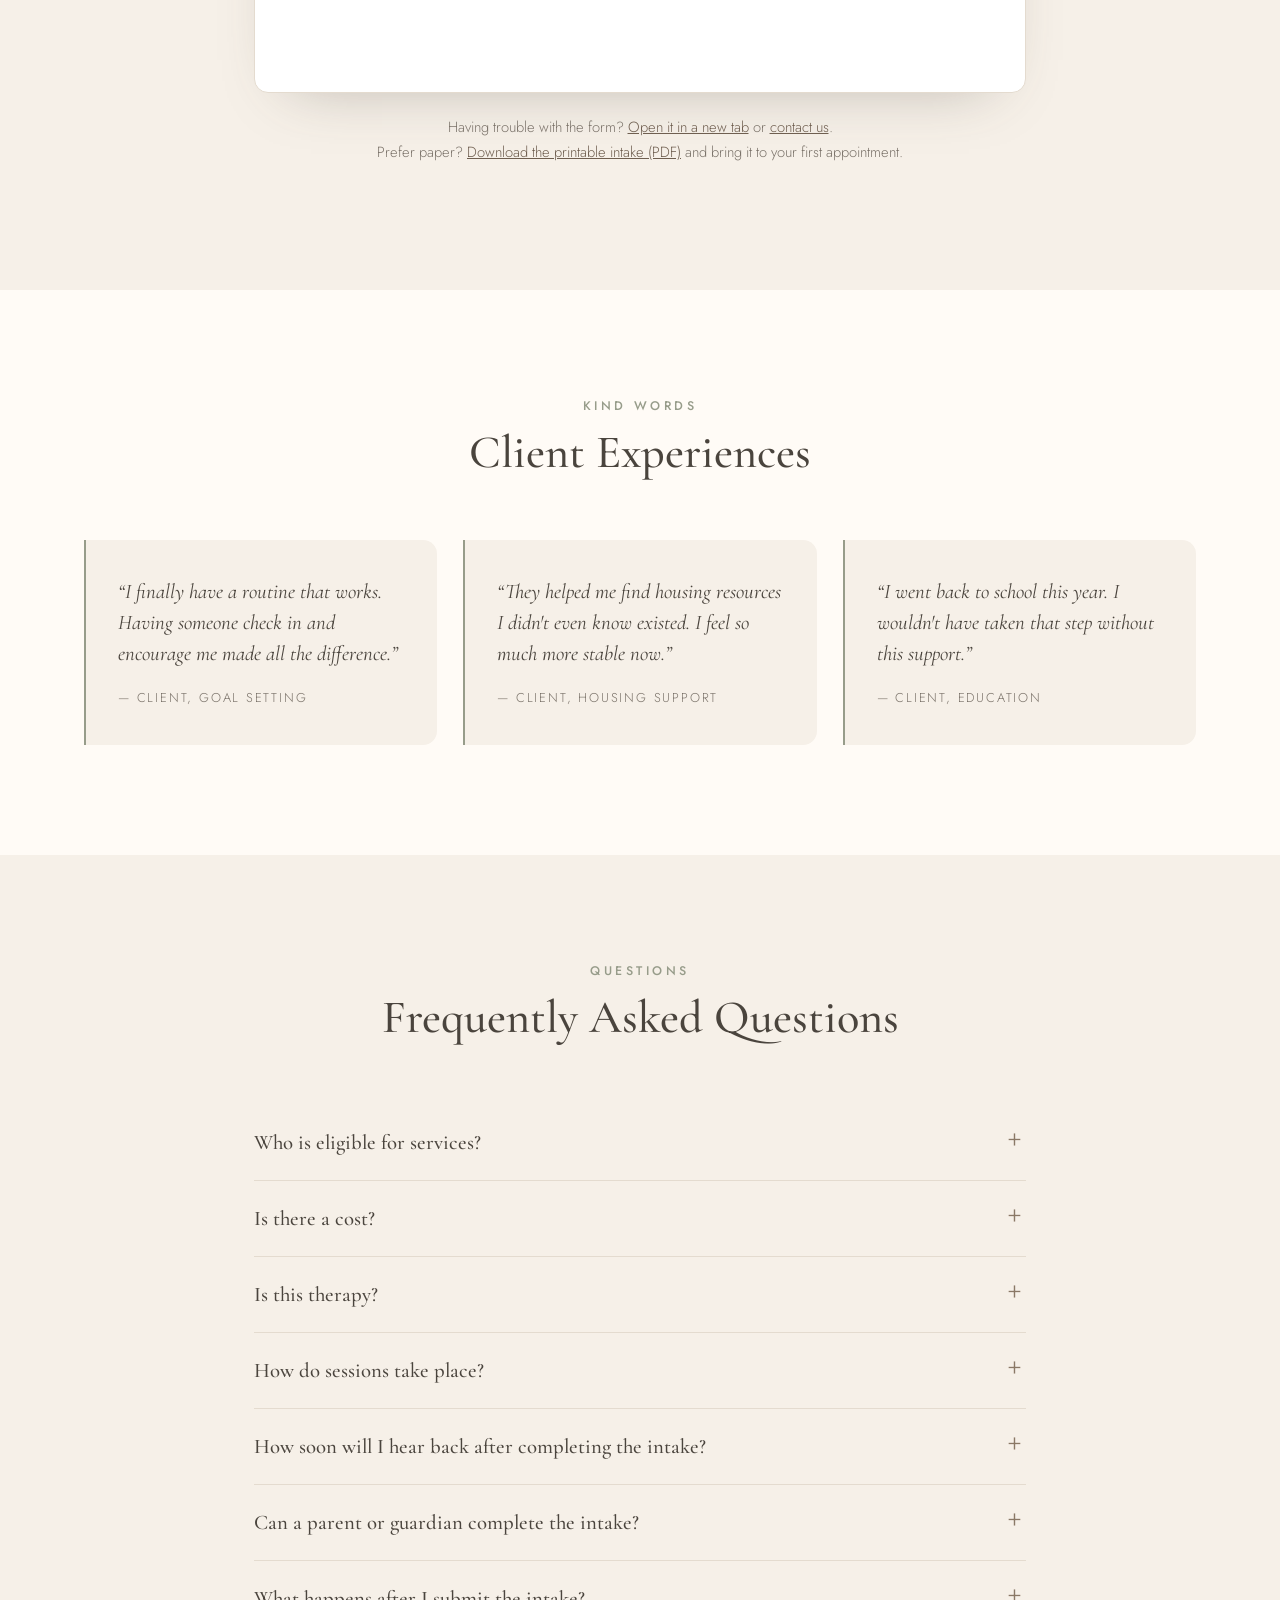
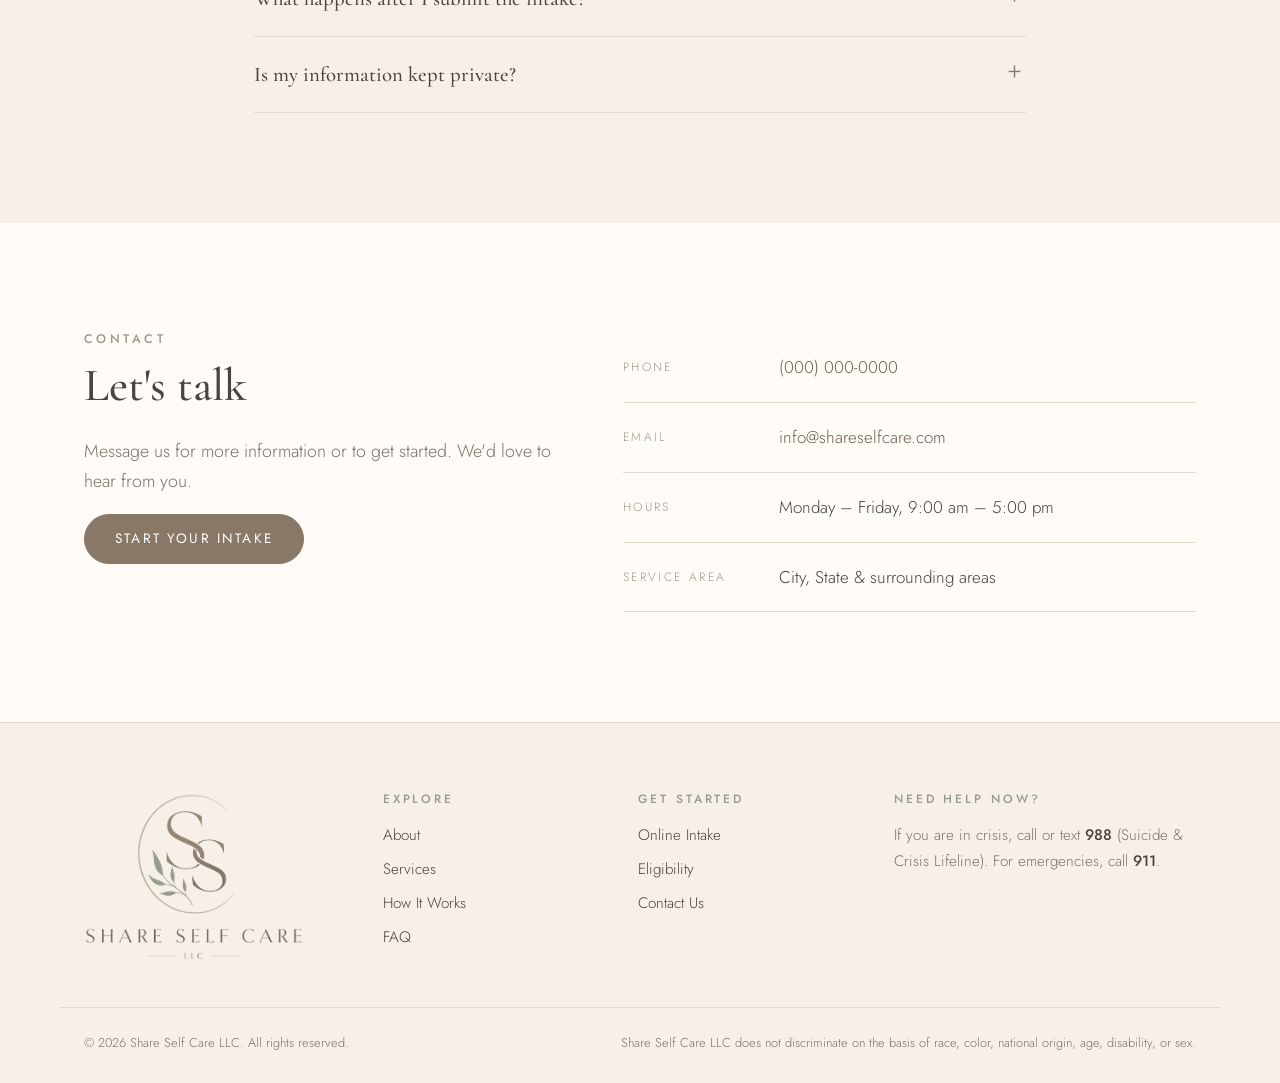
==== commit 8de23782: "Align site with NC Medicaid intake form and prep for GitHub Pages - NC Medicaid wording throughout -" ====
--- a/index.html
+++ b/index.html
@@ -3,8 +3,8 @@
 <head>
   <meta charset="utf-8">
   <meta name="viewport" content="width=device-width, initial-scale=1">
-  <title>Share Self Care LLC | Personalized Support for Medicaid Members</title>
-  <meta name="description" content="Share Self Care LLC offers encouragement and personalized support to help you set goals, find work or school, manage stress, build routines, and connect with housing and community resources. Active Medicaid required.">
+  <title>Share Self Care LLC | Personalized Support for NC Medicaid Members</title>
+  <meta name="description" content="Share Self Care LLC offers encouragement and personalized support to help you set goals, find work or school, manage stress, build routines, and connect with housing and community resources. Active North Carolina Medicaid required.">
   <link rel="icon" type="image/png" href="assets/favicon.png">
   <meta property="og:title" content="Share Self Care LLC">
   <meta property="og:description" content="Encouragement and personalized support to help you move forward.">
@@ -21,7 +21,7 @@
   <!-- Top utility bar -->
   <div class="topbar">
     <div class="wrap topbar__inner">
-      <span>Serving adults with active Medicaid</span>
+      <span>Serving North Carolina Medicaid members</span>
       <span class="topbar__crisis">In crisis? Call or text <a href="tel:988">988</a> &middot; Emergency <a href="tel:911">911</a></span>
     </div>
   </div>
@@ -62,7 +62,7 @@
             <a href="#services" class="btn btn--ghost">View Services</a>
           </div>
           <ul class="hero__trust">
-            <li>No cost with active Medicaid</li>
+            <li>No cost with active NC Medicaid</li>
             <li>Personalized plans</li>
             <li>Private &amp; respectful</li>
           </ul>
@@ -143,7 +143,7 @@
           <li>
             <span class="steps__num">01</span>
             <h3>Complete the Intake</h3>
-            <p>Fill out our secure online intake form. It takes about 10 minutes.</p>
+            <p>Fill out our secure online intake form. It takes about 15&ndash;20 minutes.</p>
           </li>
           <li>
             <span class="steps__num">02</span>
@@ -169,13 +169,13 @@
       <div class="wrap band__inner">
         <div>
           <p class="eyebrow eyebrow--light">Eligibility</p>
-          <h2>You must have active Medicaid to qualify</h2>
-          <p>Services are provided at no out-of-pocket cost to eligible members. Not sure if your Medicaid is active? Reach out. We're happy to help you check.</p>
+          <h2>You must have active NC Medicaid to qualify</h2>
+          <p>Services are provided at no out-of-pocket cost to eligible members. Not sure if your North Carolina Medicaid is active? Reach out. We're happy to help you check.</p>
         </div>
         <ul class="checklist">
-          <li>Active Medicaid coverage</li>
-          <li>Medicaid ID number (on your card)</li>
-          <li>A phone number or email where we can reach you</li>
+          <li>Active North Carolina Medicaid coverage</li>
+          <li>Your Medicaid ID and health plan (MCO) name</li>
+          <li>A photo of the front &amp; back of your insurance card</li>
           <li>A willingness to work toward your goals</li>
         </ul>
       </div>
@@ -188,6 +188,21 @@
           <p class="eyebrow">Online Intake</p>
           <h2>Ready to get started?</h2>
           <p class="lead">Complete the intake form below and we'll be in touch within 1&ndash;2 business days. Your information is kept private and confidential.</p>
+        </div>
+        <div class="prep">
+          <h3>Have these ready before you begin</h3>
+          <ul>
+            <li>Medicaid ID &amp; health plan (MCO) name</li>
+            <li>Front &amp; back of your insurance card</li>
+            <li>Emergency contact name &amp; phone</li>
+            <li>Parent/guardian info, if applicable</li>
+            <li>Current medications &amp; prescribers</li>
+            <li>Primary care provider name &amp; phone</li>
+          </ul>
+          <p class="prep__note">Answer what you can. Write N/A when a question doesn't apply. Some questions are personal; you can choose &ldquo;Prefer to discuss&rdquo; and we'll talk about it together.</p>
+        </div>
+        <div class="crisis-note" role="note">
+          <strong>If you are having thoughts of harming yourself or someone else right now,</strong> please don't wait for us to contact you. Call or text <a href="tel:988">988</a>, or call <a href="tel:911">911</a>.
         </div>
         <div class="form-frame">
           <iframe
@@ -199,7 +214,7 @@
             loading="lazy"
             scrolling="no"></iframe>
         </div>
-        <p class="form-alt">Having trouble with the form? <a href="https://form.jotform.com/261216444113042" target="_blank" rel="noopener">Open it in a new tab</a> or <a href="#contact">contact us</a>.</p>
+        <p class="form-alt">Having trouble with the form? <a href="https://form.jotform.com/261216444113042" target="_blank" rel="noopener">Open it in a new tab</a> or <a href="#contact">contact us</a>.<br>Prefer paper? <a href="assets/Share_Self_Care_Intake.pdf" target="_blank" rel="noopener">Download the printable intake (PDF)</a> and bring it to your first appointment.</p>
       </div>
     </section>
 
@@ -238,7 +253,7 @@
         <div class="faq">
           <details>
             <summary>Who is eligible for services?</summary>
-            <p>Anyone with active Medicaid coverage may qualify. If you're unsure about your coverage, contact us and we can help you find out.</p>
+            <p>Anyone with active North Carolina Medicaid coverage may qualify. If you're unsure about your coverage, contact us and we can help you find out.</p>
           </details>
           <details>
             <summary>Is there a cost?</summary>
@@ -255,6 +270,14 @@
           <details>
             <summary>How soon will I hear back after completing the intake?</summary>
             <p>We typically respond within 1&ndash;2 business days to schedule your first conversation.</p>
+          </details>
+          <details>
+            <summary>Can a parent or guardian complete the intake?</summary>
+            <p>Yes. If a parent, guardian, or legally responsible person (LRP) is involved, include their information in the intake and they can help complete it.</p>
+          </details>
+          <details>
+            <summary>What happens after I submit the intake?</summary>
+            <p>We review your answers, verify your Medicaid coverage, and reach out to schedule your first conversation. Additional assessment and consent forms may be needed before services begin. We'll walk you through them.</p>
           </details>
           <details>
             <summary>Is my information kept private?</summary>
--- a/styles.css
+++ b/styles.css
@@ -251,3 +251,26 @@
   .brand__text { font-size: .92rem; letter-spacing: .16em; }
   .hero__actions .btn { width: 100%; text-align: center; }
 }
+
+/* Intake prep + crisis note */
+.prep {
+  background: var(--cream); border: 1px solid var(--line); border-radius: var(--radius);
+  padding: 32px 34px; margin-bottom: 20px;
+}
+.prep h3 { font-size: 1.35rem; margin-bottom: 16px; }
+.prep ul { list-style: none; padding: 0; margin: 0 0 18px; display: grid; grid-template-columns: 1fr 1fr; gap: 10px 28px; }
+.prep li { position: relative; padding-left: 26px; font-size: .96rem; }
+.prep li::before {
+  content: ""; position: absolute; left: 2px; top: 8px; width: 12px; height: 6px;
+  border-left: 1.5px solid var(--sage); border-bottom: 1.5px solid var(--sage); transform: rotate(-45deg);
+}
+.prep__note { font-size: .9rem; color: var(--muted); margin: 0; }
+.crisis-note {
+  border-left: 3px solid var(--taupe); background: var(--sage-soft);
+  padding: 16px 20px; border-radius: 0 10px 10px 0; font-size: .93rem; margin-bottom: 28px;
+}
+.crisis-note a { font-weight: 500; }
+@media (max-width: 600px) {
+  .prep { padding: 24px 20px; }
+  .prep ul { grid-template-columns: 1fr; }
+}
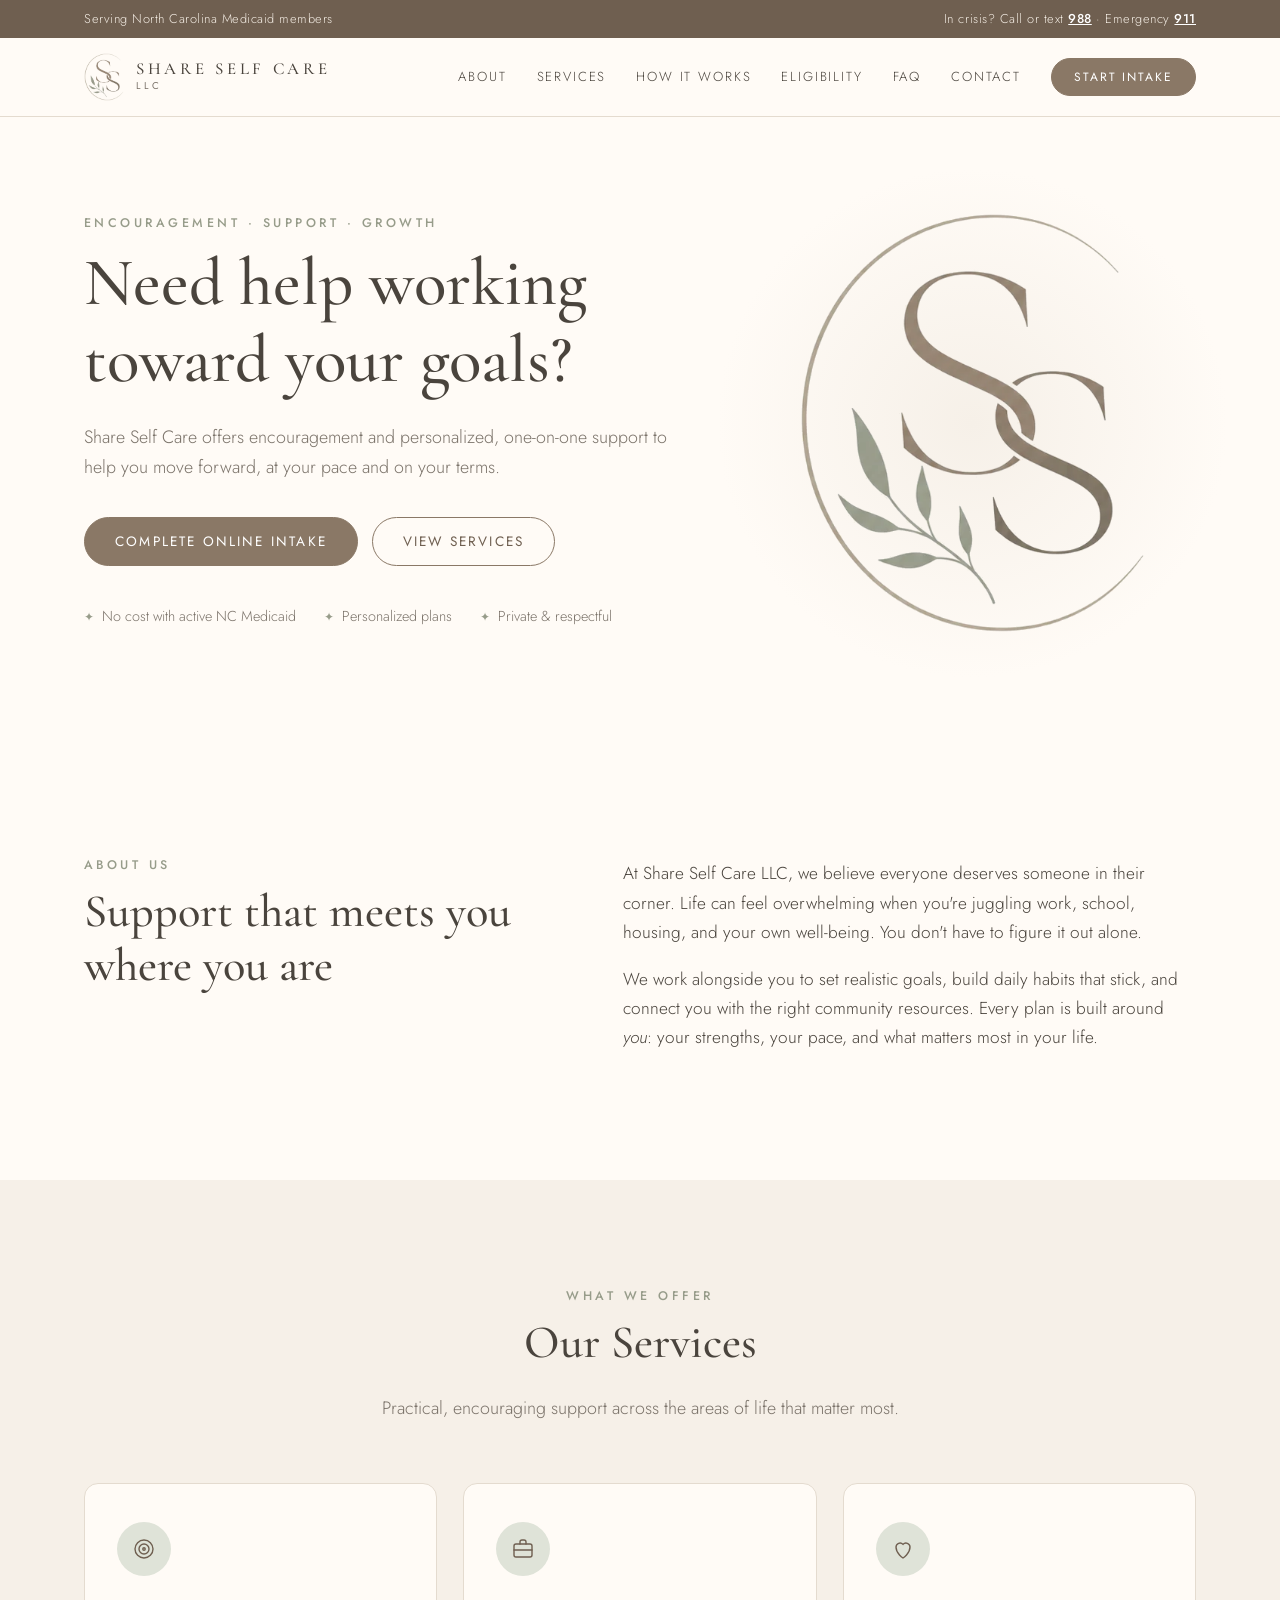
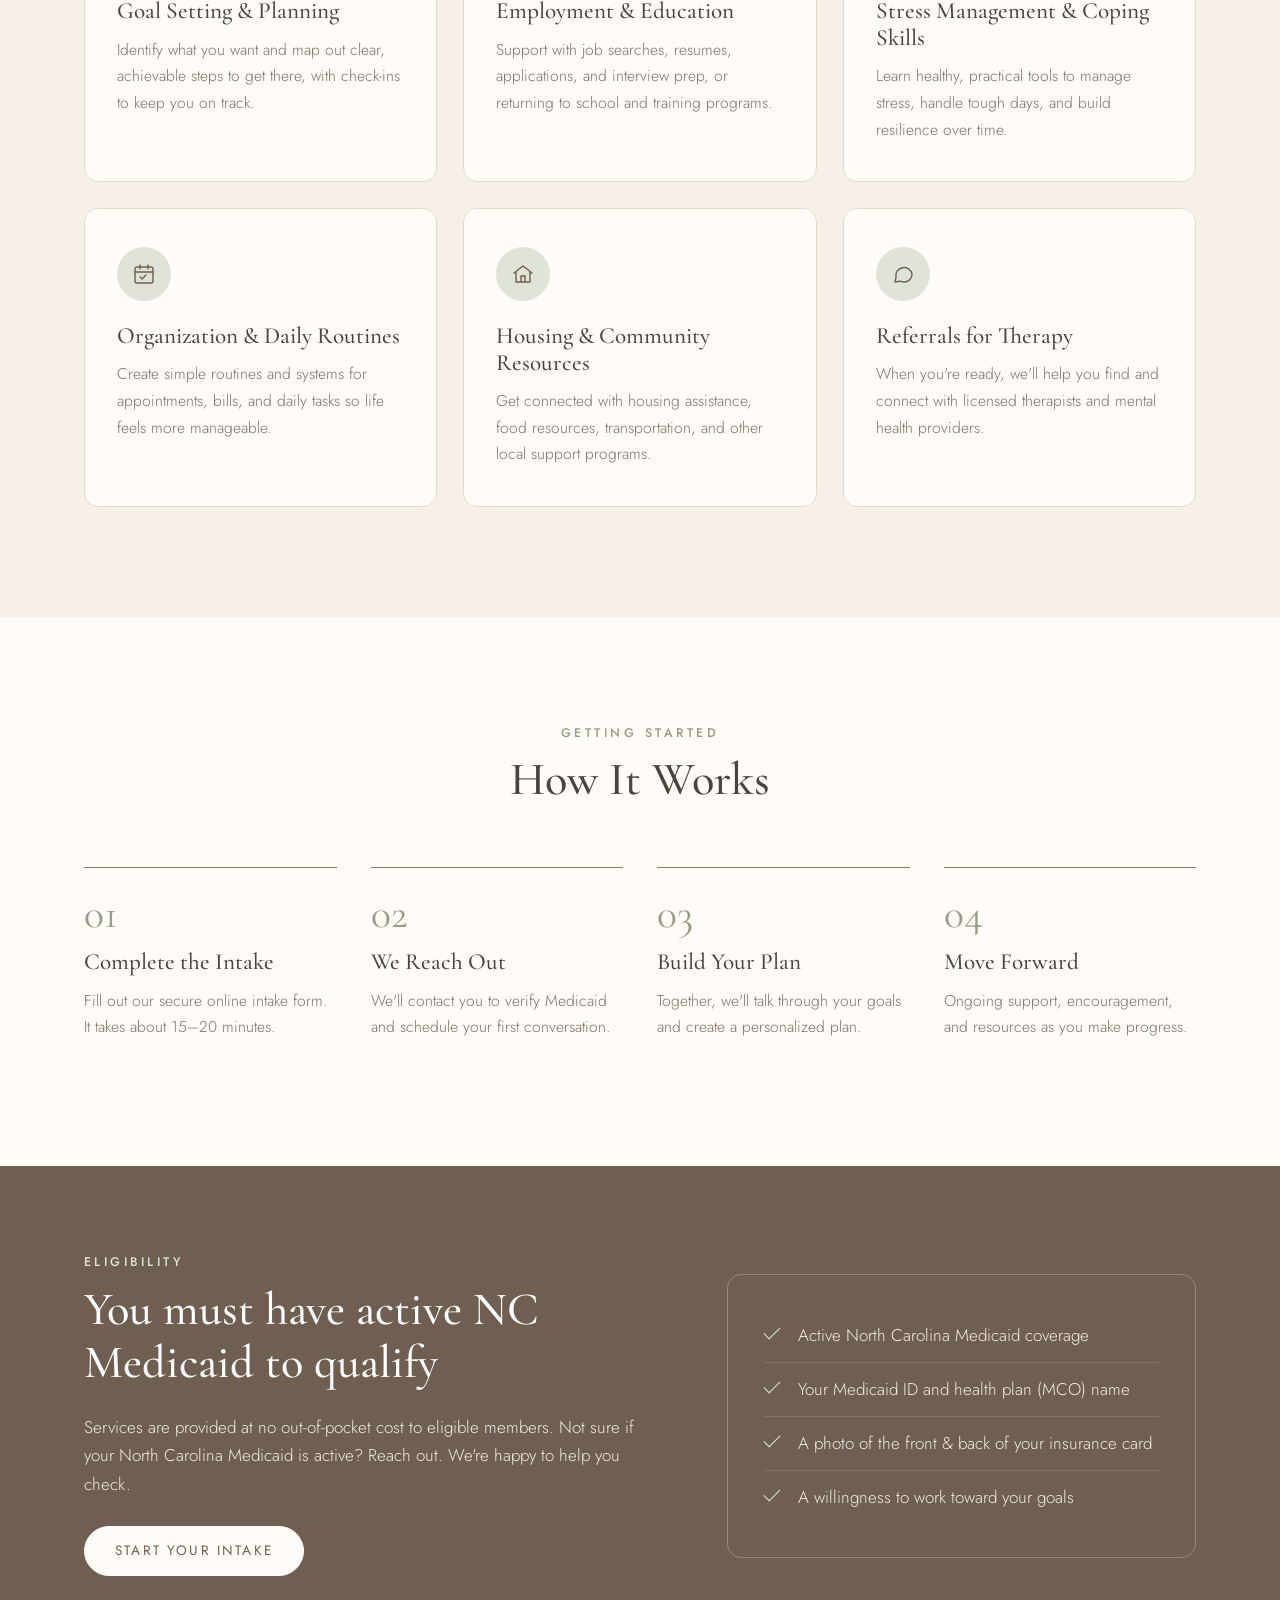
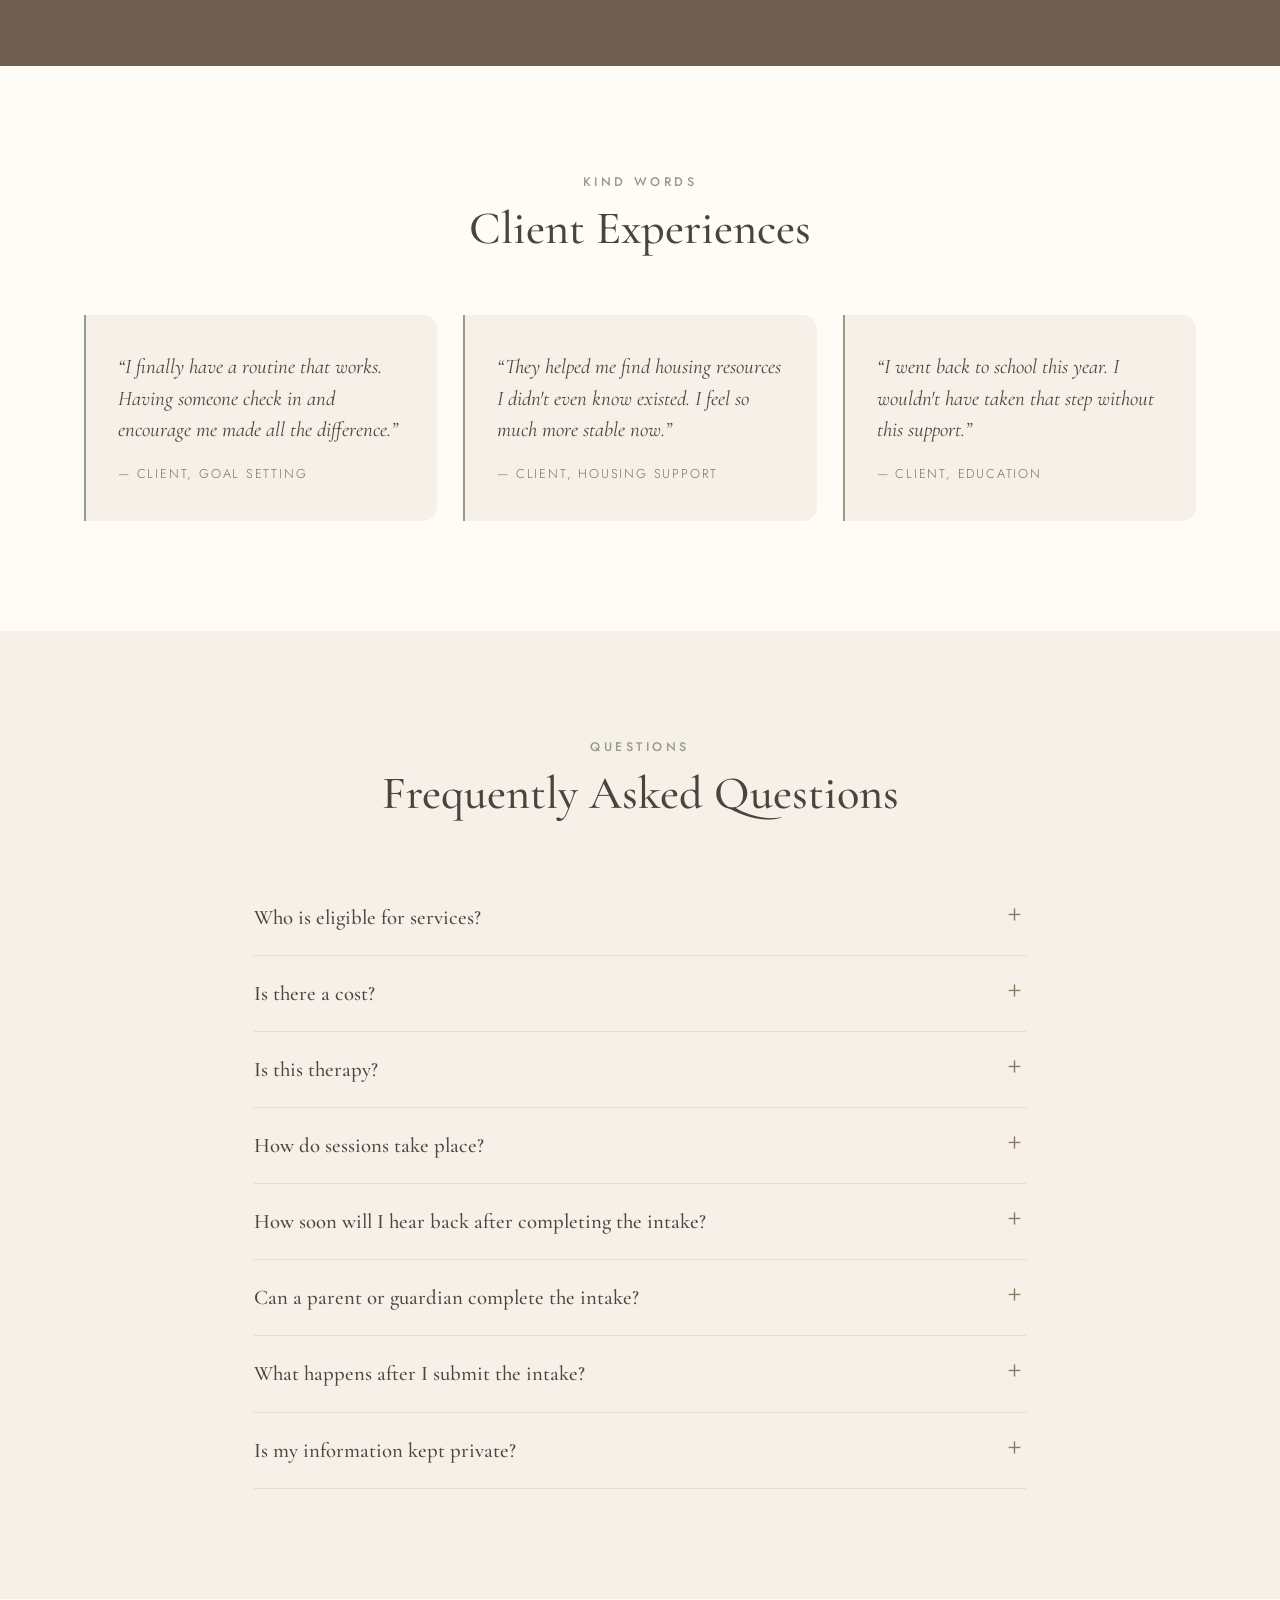
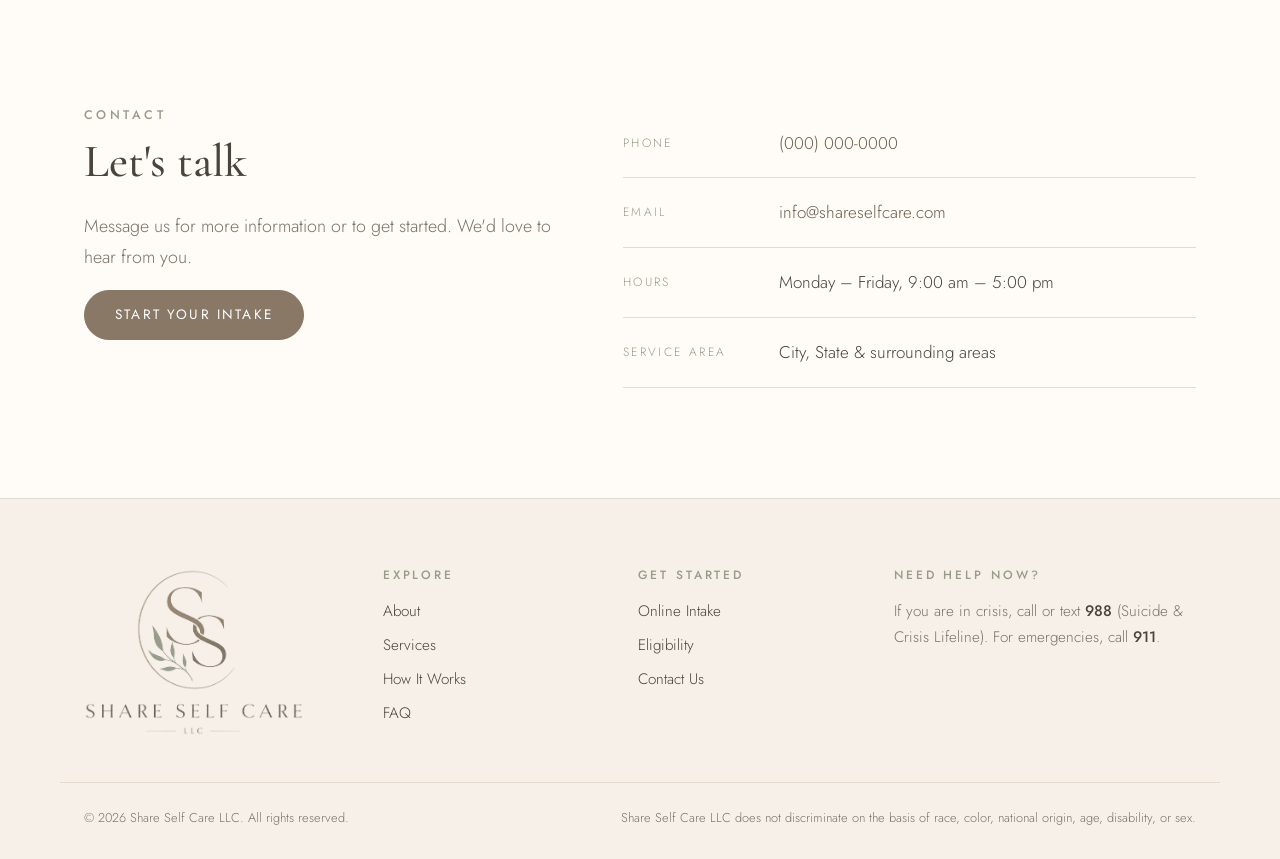
==== commit 9ef3d001: "Move intake form to its own page All Start Intake buttons now open intake.html instead of scrolling " ====
--- a/index.html
+++ b/index.html
@@ -43,7 +43,7 @@
         <a href="#eligibility">Eligibility</a>
         <a href="#faq">FAQ</a>
         <a href="#contact">Contact</a>
-        <a href="#intake" class="btn btn--sm">Start Intake</a>
+        <a href="intake.html" class="btn btn--sm">Start Intake</a>
       </nav>
     </div>
   </header>
@@ -58,7 +58,7 @@
           <h1>Need help working toward your goals?</h1>
           <p class="lead">Share Self Care offers encouragement and personalized, one-on-one support to help you move forward, at your pace and on your terms.</p>
           <div class="hero__actions">
-            <a href="#intake" class="btn">Complete Online Intake</a>
+            <a href="intake.html" class="btn">Complete Online Intake</a>
             <a href="#services" class="btn btn--ghost">View Services</a>
           </div>
           <ul class="hero__trust">
@@ -171,6 +171,7 @@
           <p class="eyebrow eyebrow--light">Eligibility</p>
           <h2>You must have active NC Medicaid to qualify</h2>
           <p>Services are provided at no out-of-pocket cost to eligible members. Not sure if your North Carolina Medicaid is active? Reach out. We're happy to help you check.</p>
+          <a href="intake.html" class="btn btn--light">Start Your Intake</a>
         </div>
         <ul class="checklist">
           <li>Active North Carolina Medicaid coverage</li>
@@ -178,43 +179,6 @@
           <li>A photo of the front &amp; back of your insurance card</li>
           <li>A willingness to work toward your goals</li>
         </ul>
-      </div>
-    </section>
-
-    <!-- Intake -->
-    <section class="section section--tint" id="intake">
-      <div class="wrap wrap--narrow">
-        <div class="section__head">
-          <p class="eyebrow">Online Intake</p>
-          <h2>Ready to get started?</h2>
-          <p class="lead">Complete the intake form below and we'll be in touch within 1&ndash;2 business days. Your information is kept private and confidential.</p>
-        </div>
-        <div class="prep">
-          <h3>Have these ready before you begin</h3>
-          <ul>
-            <li>Medicaid ID &amp; health plan (MCO) name</li>
-            <li>Front &amp; back of your insurance card</li>
-            <li>Emergency contact name &amp; phone</li>
-            <li>Parent/guardian info, if applicable</li>
-            <li>Current medications &amp; prescribers</li>
-            <li>Primary care provider name &amp; phone</li>
-          </ul>
-          <p class="prep__note">Answer what you can. Write N/A when a question doesn't apply. Some questions are personal; you can choose &ldquo;Prefer to discuss&rdquo; and we'll talk about it together.</p>
-        </div>
-        <div class="crisis-note" role="note">
-          <strong>If you are having thoughts of harming yourself or someone else right now,</strong> please don't wait for us to contact you. Call or text <a href="tel:988">988</a>, or call <a href="tel:911">911</a>.
-        </div>
-        <div class="form-frame">
-          <iframe
-            id="JotFormIFrame-261216444113042"
-            title="Share Self Care Intake Form"
-            src="https://form.jotform.com/261216444113042"
-            allow="geolocation; microphone; camera; fullscreen"
-            allowfullscreen
-            loading="lazy"
-            scrolling="no"></iframe>
-        </div>
-        <p class="form-alt">Having trouble with the form? <a href="https://form.jotform.com/261216444113042" target="_blank" rel="noopener">Open it in a new tab</a> or <a href="#contact">contact us</a>.<br>Prefer paper? <a href="assets/Share_Self_Care_Intake.pdf" target="_blank" rel="noopener">Download the printable intake (PDF)</a> and bring it to your first appointment.</p>
       </div>
     </section>
 
@@ -294,7 +258,7 @@
           <p class="eyebrow">Contact</p>
           <h2>Let's talk</h2>
           <p class="lead">Message us for more information or to get started. We'd love to hear from you.</p>
-          <a href="#intake" class="btn">Start Your Intake</a>
+          <a href="intake.html" class="btn">Start Your Intake</a>
         </div>
         <ul class="contact-list">
           <!-- TODO: Replace placeholders with real contact details -->
@@ -323,7 +287,7 @@
       </div>
       <div>
         <h4>Get Started</h4>
-        <a href="#intake">Online Intake</a>
+        <a href="intake.html">Online Intake</a>
         <a href="#eligibility">Eligibility</a>
         <a href="#contact">Contact Us</a>
       </div>
@@ -338,9 +302,8 @@
     </div>
   </footer>
 
-  <a href="#intake" class="mobile-cta">Start Intake</a>
-
-  <script src="https://cdn.jotfor.ms/s/umd/latest/for-form-embed-handler.js"></script>
+  <a href="intake.html" class="mobile-cta">Start Intake</a>
+
   <script src="main.js"></script>
 </body>
 </html>
--- a/styles.css
+++ b/styles.css
@@ -274,3 +274,14 @@
   .prep { padding: 24px 20px; }
   .prep ul { grid-template-columns: 1fr; }
 }
+
+/* Intake page */
+.intake-page { padding-top: 60px; min-height: 70vh; }
+.back-link {
+  display: inline-block; margin-bottom: 28px; text-decoration: none;
+  font-size: .8rem; letter-spacing: .14em; text-transform: uppercase; color: var(--muted);
+}
+.back-link:hover { color: var(--taupe-dark); }
+@media (max-width: 860px) { .intake-page { padding-top: 40px; } }
+.btn--light { background: var(--cream); color: var(--taupe-dark); border-color: var(--cream); margin-top: 10px; }
+.btn--light:hover { background: #fff; color: var(--taupe-dark); }
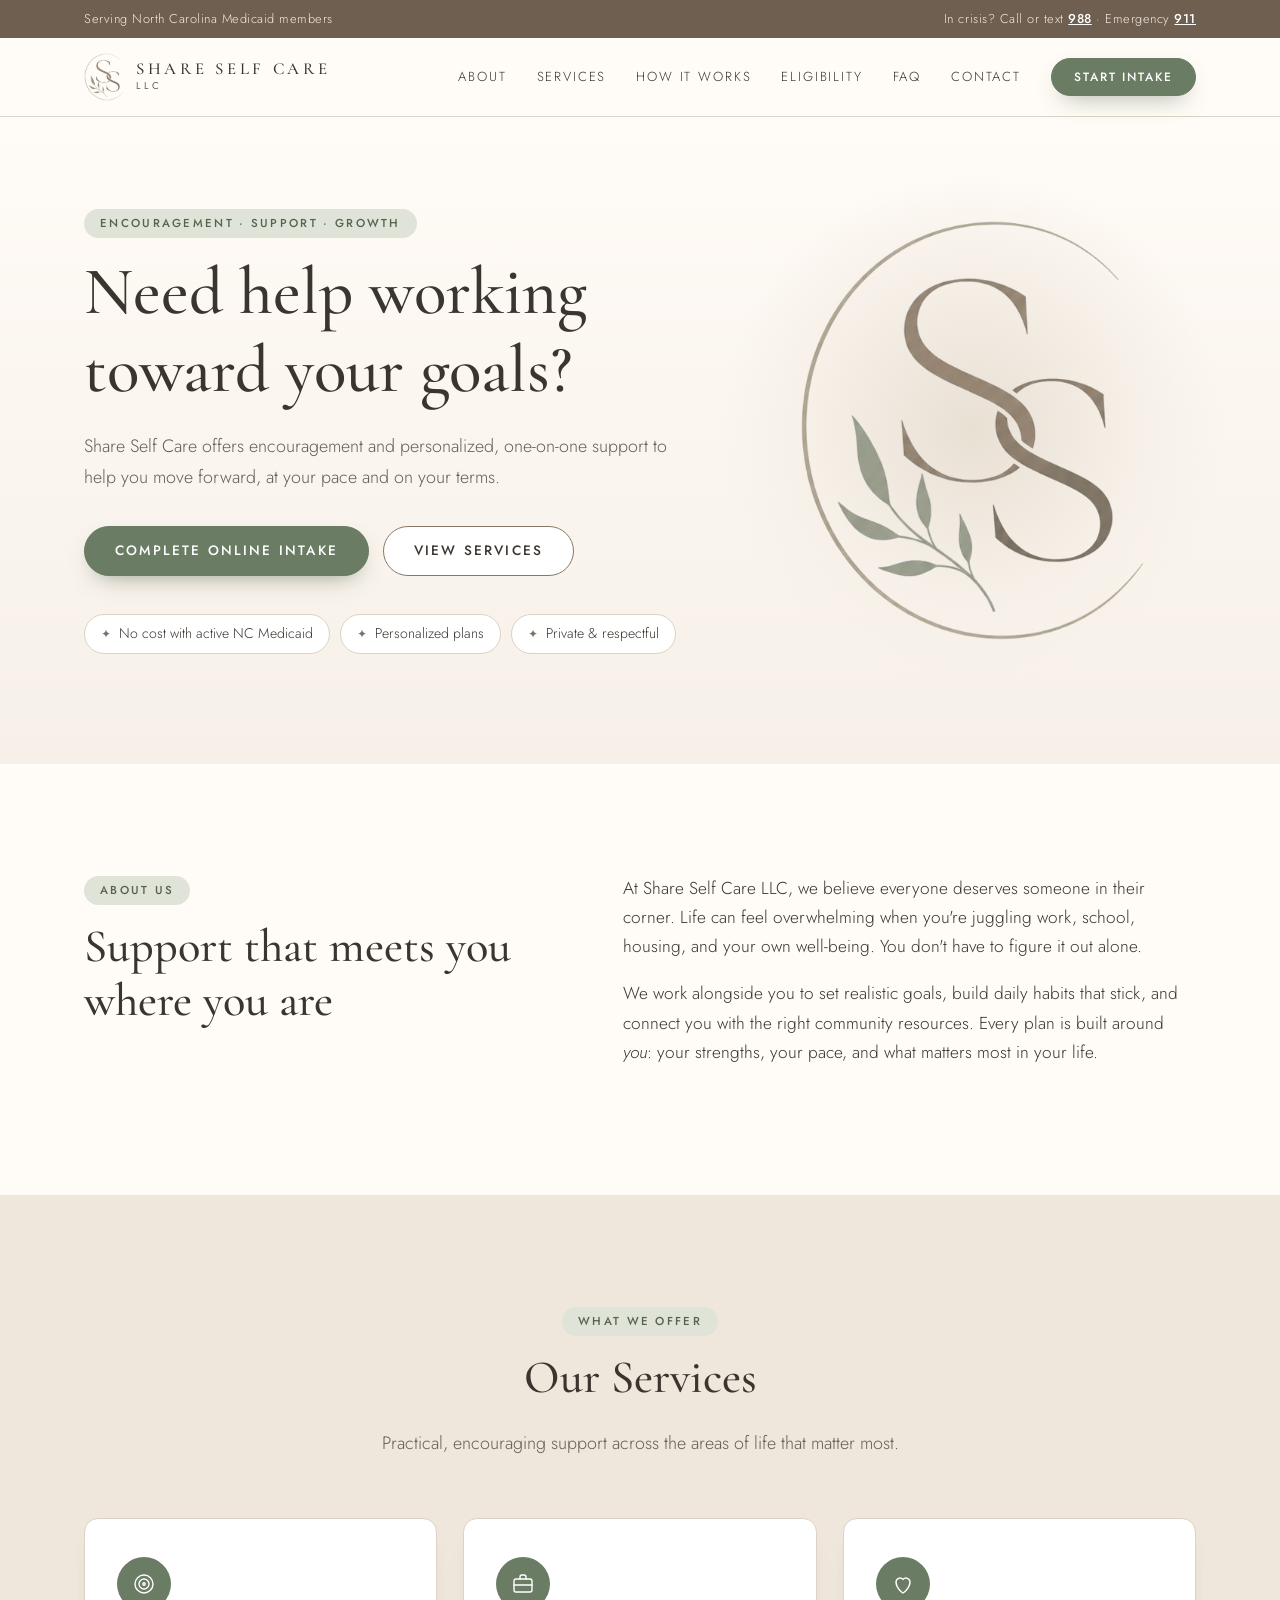
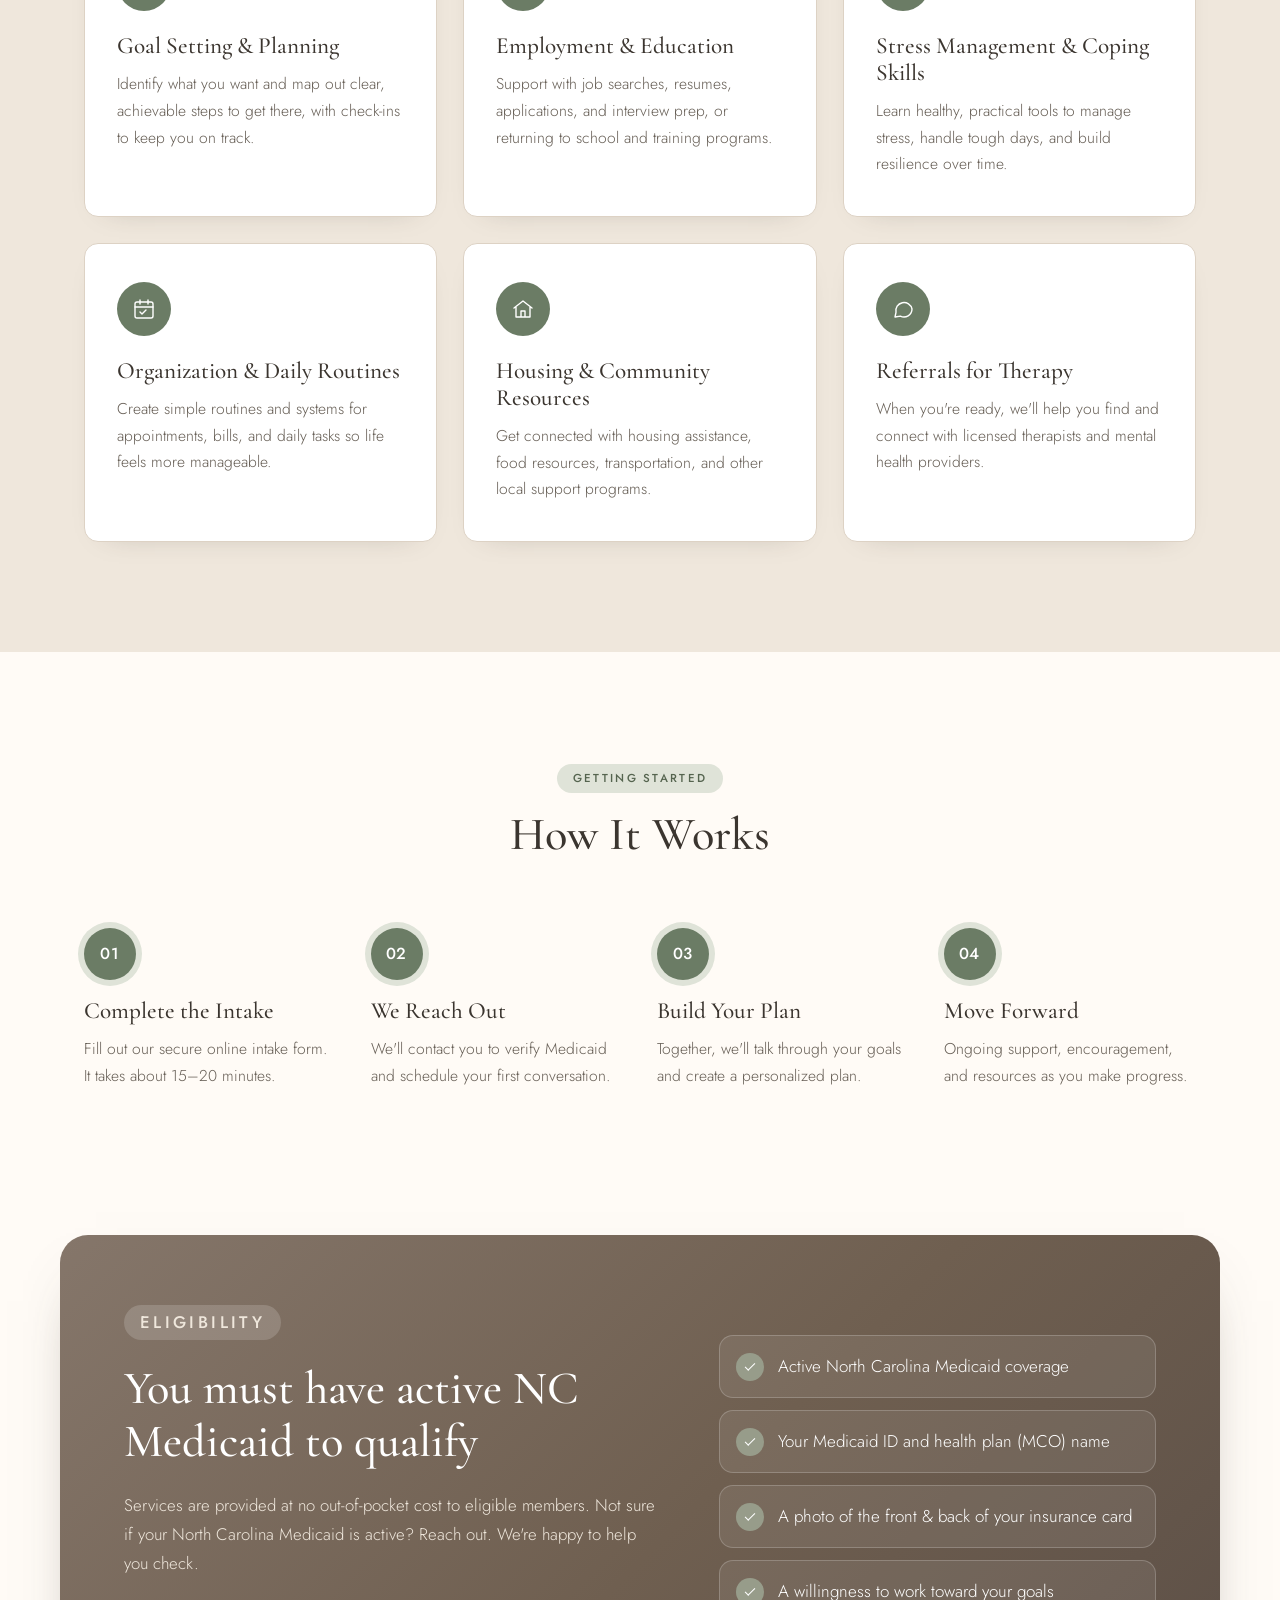
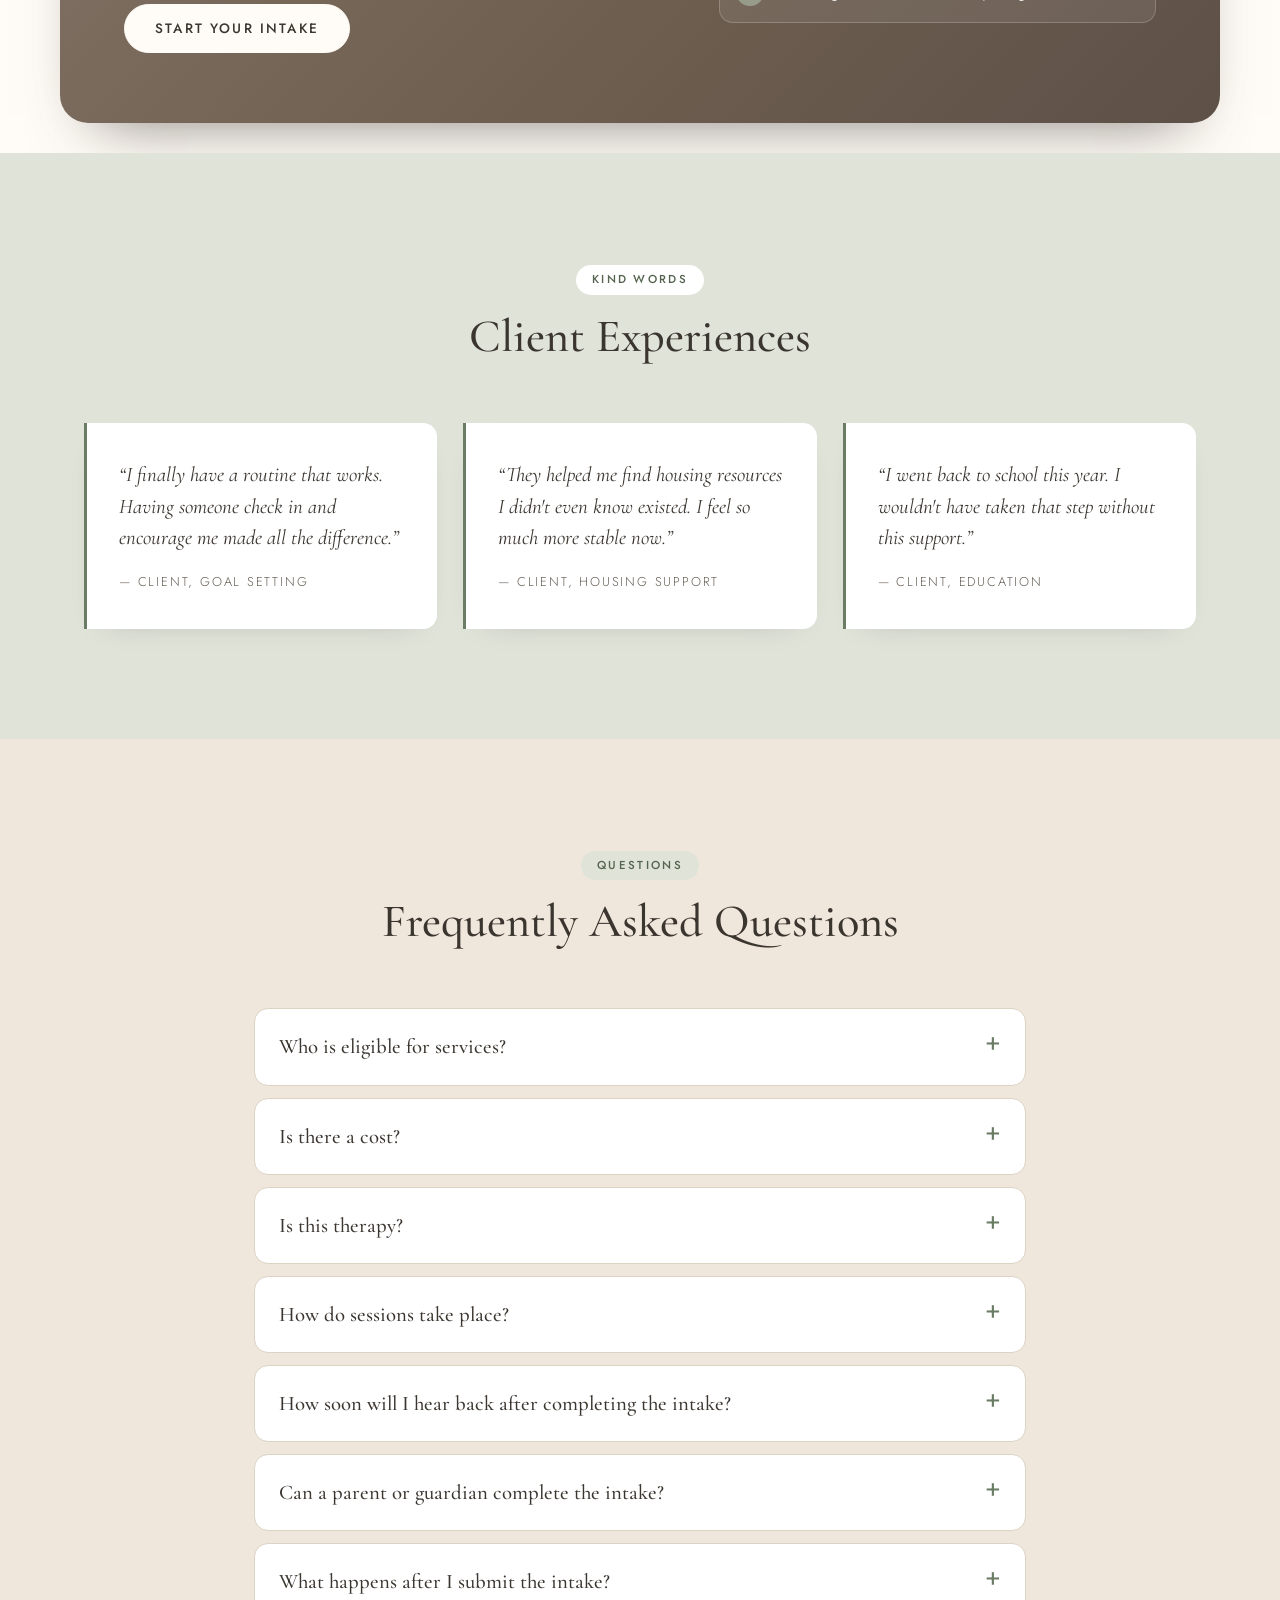
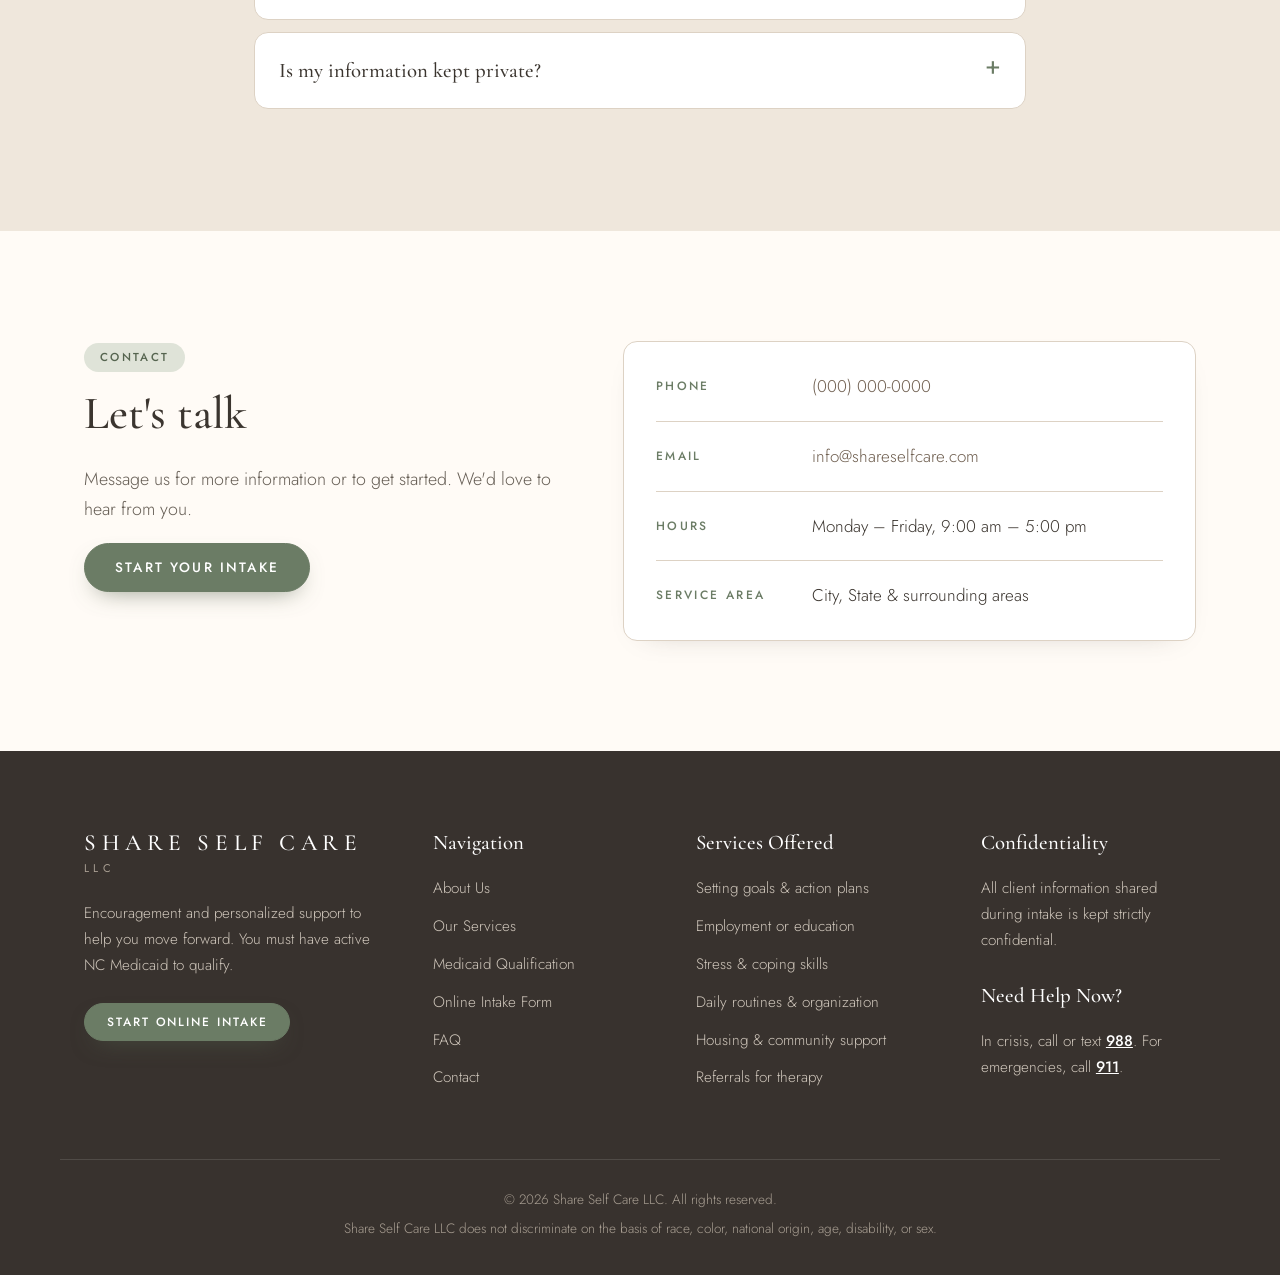
==== commit 0a2e6262: "Add color contrast and redesign footer - Sage green buttons, pill section labels, solid sage icons a" ====
--- a/index.html
+++ b/index.html
@@ -183,7 +183,7 @@
     </section>
 
     <!-- Testimonials -->
-    <section class="section" id="stories">
+    <section class="section section--sage" id="stories">
       <div class="wrap">
         <div class="section__head">
           <p class="eyebrow">Kind Words</p>
@@ -276,24 +276,33 @@
   <footer class="footer">
     <div class="wrap footer__inner">
       <div class="footer__brand">
-        <img src="assets/logo-full.png" alt="Share Self Care LLC" width="220" height="167">
+        <a href="#top" class="footer__logo">Share Self Care<small>LLC</small></a>
+        <p>Encouragement and personalized support to help you move forward. You must have active NC Medicaid to qualify.</p>
+        <a href="intake.html" class="btn btn--sm">Start Online Intake</a>
       </div>
       <div>
-        <h4>Explore</h4>
-        <a href="#about">About</a>
-        <a href="#services">Services</a>
-        <a href="#how">How It Works</a>
+        <h4>Navigation</h4>
+        <a href="#about">About Us</a>
+        <a href="#services">Our Services</a>
+        <a href="#eligibility">Medicaid Qualification</a>
+        <a href="intake.html">Online Intake Form</a>
         <a href="#faq">FAQ</a>
+        <a href="#contact">Contact</a>
       </div>
       <div>
-        <h4>Get Started</h4>
-        <a href="intake.html">Online Intake</a>
-        <a href="#eligibility">Eligibility</a>
-        <a href="#contact">Contact Us</a>
+        <h4>Services Offered</h4>
+        <a href="#services">Setting goals &amp; action plans</a>
+        <a href="#services">Employment or education</a>
+        <a href="#services">Stress &amp; coping skills</a>
+        <a href="#services">Daily routines &amp; organization</a>
+        <a href="#services">Housing &amp; community support</a>
+        <a href="#services">Referrals for therapy</a>
       </div>
       <div>
-        <h4>Need Help Now?</h4>
-        <p>If you are in crisis, call or text <a href="tel:988">988</a> (Suicide &amp; Crisis Lifeline). For emergencies, call <a href="tel:911">911</a>.</p>
+        <h4>Confidentiality</h4>
+        <p>All client information shared during intake is kept strictly confidential.</p>
+        <h4 class="footer__h-gap">Need Help Now?</h4>
+        <p>In crisis, call or text <a href="tel:988">988</a>. For emergencies, call <a href="tel:911">911</a>.</p>
       </div>
     </div>
     <div class="wrap footer__legal">
--- a/styles.css
+++ b/styles.css
@@ -7,9 +7,14 @@
   --taupe-dark: #6f5f50;
   --sage: #979c8a;
   --sage-soft: #dfe3d8;
-  --ink: #4a443d;
-  --muted: #7b736a;
-  --line: #e4dbcf;
+  --sage-dark: #6b7c65;
+  --sage-deep: #55644f;
+  --tint: #efe7dc;
+  --footer: #38322e;
+  --ink: #3b352f;
+  --muted: #665e55;
+  --line: #ddd2c4;
+  --shadow: 0 18px 40px -24px rgba(59, 53, 47, .45);
   --radius: 14px;
   --serif: "Cormorant Garamond", Georgia, serif;
   --sans: "Jost", "Helvetica Neue", Arial, sans-serif;
@@ -39,32 +44,37 @@
 .skip:focus { left: 16px; top: 16px; z-index: 100; background: #fff; padding: 8px 14px; }
 
 .eyebrow {
-  font: 500 .78rem/1 var(--sans);
-  letter-spacing: .28em;
+  display: inline-block;
+  font: 500 .72rem/1 var(--sans);
+  letter-spacing: .2em;
   text-transform: uppercase;
-  color: var(--sage);
-  margin-bottom: 1.1em;
-}
-.eyebrow--light { color: var(--sage-soft); }
+  color: var(--sage-deep);
+  background: var(--sage-soft);
+  padding: 9px 16px;
+  border-radius: 999px;
+  margin-bottom: 1.3em;
+}
+.eyebrow--light { color: #fff; background: rgba(255, 255, 255, .16); }
 .lead { font-size: 1.12rem; color: var(--muted); }
 
 /* Buttons */
 .btn {
   display: inline-block;
-  background: var(--taupe);
+  background: var(--sage-dark);
   color: #fff;
   text-decoration: none;
-  font: 400 .85rem/1 var(--sans);
+  font: 500 .85rem/1 var(--sans);
   letter-spacing: .16em;
   text-transform: uppercase;
   padding: 17px 30px;
   border-radius: 999px;
-  border: 1px solid var(--taupe);
-  transition: background .25s, color .25s, transform .25s;
-}
-.btn:hover { background: var(--taupe-dark); transform: translateY(-1px); }
-.btn--ghost { background: transparent; color: var(--taupe-dark); }
-.btn--ghost:hover { background: var(--taupe); color: #fff; }
+  border: 1px solid var(--sage-dark);
+  box-shadow: 0 10px 24px -12px rgba(85, 100, 79, .7);
+  transition: background .25s, color .25s, transform .25s, box-shadow .25s;
+}
+.btn:hover { background: var(--sage-deep); border-color: var(--sage-deep); transform: translateY(-1px); }
+.btn--ghost { background: #fff; color: var(--ink); border-color: var(--taupe); box-shadow: none; }
+.btn--ghost:hover { background: var(--taupe-dark); border-color: var(--taupe-dark); color: #fff; }
 .btn--sm { padding: 12px 22px; font-size: .75rem; }
 
 /* Top bar */
@@ -102,23 +112,26 @@
 .nav-toggle span { display: block; width: 24px; height: 1.5px; background: var(--ink); margin: 5px 0; transition: .25s; }
 
 /* Hero */
-.hero { padding: 90px 0 110px; overflow: hidden; }
+.hero { padding: 90px 0 110px; overflow: hidden; background: linear-gradient(180deg, var(--cream) 0%, var(--linen) 100%); }
 .hero__inner { display: grid; grid-template-columns: 1.15fr .85fr; gap: 60px; align-items: center; }
 .hero__copy { position: relative; z-index: 1; }
 .hero__copy h1 { margin-bottom: .35em; }
 .hero__actions { display: flex; flex-wrap: wrap; gap: 14px; margin: 34px 0 38px; }
-.hero__trust { list-style: none; padding: 0; margin: 0; display: flex; flex-wrap: wrap; gap: 10px 28px; font-size: .9rem; color: var(--muted); }
-.hero__trust li::before { content: "\2726"; color: var(--sage); margin-right: 8px; font-size: .75rem; }
+.hero__trust { list-style: none; padding: 0; margin: 0; display: flex; flex-wrap: wrap; gap: 10px; font-size: .88rem; color: var(--ink); }
+.hero__trust li { background: #fff; border: 1px solid var(--line); border-radius: 999px; padding: 7px 16px; }
+.hero__trust li::before { content: "\2726"; color: var(--sage-dark); margin-right: 8px; font-size: .75rem; }
 .hero__art { position: relative; display: grid; place-items: center; }
 .hero__circle {
   position: absolute; width: 115%; aspect-ratio: 1; border-radius: 50%;
-  background: radial-gradient(circle, var(--linen) 0%, var(--cream) 70%);
+  background: radial-gradient(circle, var(--sand) 0%, var(--linen) 45%, transparent 70%);
 }
 .hero__art img { position: relative; width: min(360px, 80%); }
 
 /* Sections */
 .section { padding: 110px 0; }
-.section--tint { background: var(--linen); }
+.section--tint { background: var(--tint); }
+.section--sage { background: var(--sage-soft); }
+.section--sage .eyebrow { background: #fff; }
 .section__head { text-align: center; max-width: 640px; margin: 0 auto 60px; }
 .split { display: grid; grid-template-columns: .9fr 1.1fr; gap: 70px; align-items: start; }
 .prose p { font-size: 1.08rem; }
@@ -126,36 +139,53 @@
 /* Service cards */
 .cards { display: grid; grid-template-columns: repeat(3, 1fr); gap: 26px; }
 .card {
-  background: var(--cream);
+  background: #fff;
   border: 1px solid var(--line);
   border-radius: var(--radius);
   padding: 38px 32px;
   transition: transform .3s, box-shadow .3s;
 }
-.card:hover { transform: translateY(-4px); box-shadow: 0 18px 40px -22px rgba(74, 68, 61, .35); }
+.card { box-shadow: 0 10px 30px -24px rgba(59, 53, 47, .4); }
+.card:hover { transform: translateY(-4px); box-shadow: var(--shadow); border-color: var(--sage); }
 .card__icon {
   width: 54px; height: 54px; border-radius: 50%;
-  background: var(--sage-soft); display: grid; place-items: center; margin-bottom: 22px;
-}
-.card__icon svg { width: 24px; height: 24px; fill: none; stroke: var(--taupe-dark); stroke-width: 1.4; stroke-linecap: round; stroke-linejoin: round; }
+  background: var(--sage-dark); display: grid; place-items: center; margin-bottom: 22px;
+}
+.card__icon svg { width: 24px; height: 24px; fill: none; stroke: #fff; stroke-width: 1.4; stroke-linecap: round; stroke-linejoin: round; }
 .card p { color: var(--muted); margin: 0; font-size: .98rem; }
 
 /* Steps */
 .steps { list-style: none; padding: 0; margin: 0; display: grid; grid-template-columns: repeat(4, 1fr); gap: 34px; counter-reset: s; }
-.steps li { border-top: 1px solid var(--taupe); padding-top: 26px; }
-.steps__num { font: 400 2.6rem/1 var(--serif); color: var(--sage); display: block; margin-bottom: 14px; }
+.steps li { padding-top: 6px; }
+.steps__num {
+  width: 52px; height: 52px; border-radius: 50%; display: grid; place-items: center; margin-bottom: 18px;
+  background: var(--sage-dark); color: #fff; font: 500 1rem/1 var(--sans); letter-spacing: .05em;
+  box-shadow: 0 0 0 6px var(--sage-soft);
+}
 .steps p { color: var(--muted); font-size: .98rem; }
 
 /* Eligibility band */
-.band { background: var(--taupe-dark); color: #f3ece3; padding: 90px 0; }
+.band { color: #f3ece3; padding: 20px 0 30px; }
 .band h2 { color: #fff; }
-.band__inner { display: grid; grid-template-columns: 1.1fr .9fr; gap: 70px; align-items: center; }
-.checklist { list-style: none; margin: 0; padding: 34px 36px; border: 1px solid rgba(255,255,255,.25); border-radius: var(--radius); }
-.checklist li { padding: 12px 0 12px 34px; position: relative; border-bottom: 1px solid rgba(255,255,255,.12); }
-.checklist li:last-child { border-bottom: 0; }
+.band p { color: #efe7dc; font-size: 1.05rem; }
+.band__inner {
+  display: grid; grid-template-columns: 1.1fr .9fr; gap: 60px; align-items: center;
+  background: linear-gradient(135deg, #85766a 0%, #6f5f50 55%, #5d5047 100%);
+  border-radius: 28px; padding: 70px 64px;
+  box-shadow: 0 30px 60px -36px rgba(59, 53, 47, .7);
+}
+.checklist { list-style: none; margin: 0; padding: 0; display: grid; gap: 12px; }
+.checklist li {
+  position: relative; padding: 16px 18px 16px 58px; border-radius: var(--radius);
+  background: rgba(255, 255, 255, .08); border: 1px solid rgba(255, 255, 255, .2); color: #fff;
+}
 .checklist li::before {
-  content: ""; position: absolute; left: 0; top: 18px; width: 16px; height: 8px;
-  border-left: 1.5px solid var(--sage-soft); border-bottom: 1.5px solid var(--sage-soft); transform: rotate(-45deg);
+  content: ""; position: absolute; left: 16px; top: 50%; width: 28px; height: 28px; margin-top: -14px;
+  border-radius: 50%; background: var(--sage);
+}
+.checklist li::after {
+  content: ""; position: absolute; left: 25px; top: 50%; width: 10px; height: 5px; margin-top: -4px;
+  border-left: 1.5px solid #fff; border-bottom: 1.5px solid #fff; transform: rotate(-45deg);
 }
 
 /* Intake form */
@@ -168,36 +198,49 @@
 
 /* Testimonials */
 .quotes { display: grid; grid-template-columns: repeat(3, 1fr); gap: 26px; }
-.quote { margin: 0; padding: 36px 32px; border-left: 2px solid var(--sage); background: var(--linen); border-radius: 0 var(--radius) var(--radius) 0; }
+.quote { margin: 0; padding: 36px 32px; border-left: 3px solid var(--sage-dark); background: #fff; border-radius: 0 var(--radius) var(--radius) 0; box-shadow: 0 10px 30px -24px rgba(59, 53, 47, .4); }
 .quote blockquote { margin: 0 0 18px; font: italic 400 1.3rem/1.5 var(--serif); color: var(--ink); }
 .quote figcaption { font-size: .8rem; letter-spacing: .14em; text-transform: uppercase; color: var(--muted); }
 
 /* FAQ */
-.faq details { border-bottom: 1px solid var(--line); }
+.faq details { background: #fff; border: 1px solid var(--line); border-radius: var(--radius); padding: 0 24px; margin-bottom: 12px; }
+.faq details[open] { border-color: var(--sage); }
 .faq summary {
   list-style: none; cursor: pointer; padding: 24px 40px 24px 0; position: relative;
   font: 500 1.3rem/1.3 var(--serif); color: var(--ink);
 }
 .faq summary::-webkit-details-marker { display: none; }
-.faq summary::after { content: "+"; position: absolute; right: 4px; top: 20px; font: 300 1.6rem/1 var(--sans); color: var(--taupe); transition: transform .25s; }
+.faq summary::after { content: "+"; position: absolute; right: 0; top: 20px; font: 400 1.6rem/1 var(--sans); color: var(--sage-dark); transition: transform .25s; }
 .faq details[open] summary::after { transform: rotate(45deg); }
 .faq details p { color: var(--muted); padding-bottom: 20px; margin: 0; }
 
 /* Contact */
-.contact-list { list-style: none; margin: 0; padding: 0; }
+.contact-list { list-style: none; margin: 0; padding: 10px 32px; background: #fff; border: 1px solid var(--line); border-radius: var(--radius); box-shadow: 0 10px 30px -24px rgba(59, 53, 47, .4); }
+.contact-list li:last-child { border-bottom: 0; }
 .contact-list li { display: grid; grid-template-columns: 140px 1fr; gap: 16px; padding: 20px 0; border-bottom: 1px solid var(--line); }
-.contact-list span { font-size: .75rem; letter-spacing: .2em; text-transform: uppercase; color: var(--sage); padding-top: 4px; }
+.contact-list span { font-size: .75rem; font-weight: 500; letter-spacing: .2em; text-transform: uppercase; color: var(--sage-dark); padding-top: 4px; }
 .contact-list a { text-decoration: none; }
 
 /* Footer */
-.footer { background: var(--linen); border-top: 1px solid var(--line); padding: 70px 0 30px; font-size: .95rem; }
-.footer__inner { display: grid; grid-template-columns: 1.2fr 1fr 1fr 1.4fr; gap: 40px; }
-.footer__brand img { width: 220px; }
-.footer h4 { font: 500 .75rem/1 var(--sans); letter-spacing: .24em; text-transform: uppercase; color: var(--sage); margin-bottom: 18px; }
-.footer a { display: block; text-decoration: none; color: var(--ink); margin-bottom: 8px; }
-.footer p a { display: inline; font-weight: 500; }
-.footer p { color: var(--muted); }
-.footer__legal { display: flex; justify-content: space-between; gap: 20px; flex-wrap: wrap; margin-top: 46px; padding-top: 24px; border-top: 1px solid var(--line); font-size: .8rem; color: var(--muted); }
+.footer { background: var(--footer); color: #cfc6bb; padding: 80px 0 34px; font-size: .95rem; }
+.footer__inner { display: grid; grid-template-columns: 1.4fr 1fr 1.1fr 1fr; gap: 48px; }
+.footer__logo {
+  display: inline-block; text-decoration: none; color: #fff; margin-bottom: 22px;
+  font: 500 1.45rem/1.1 var(--serif); letter-spacing: .24em; text-transform: uppercase;
+}
+.footer__logo small { display: block; font: 400 .7rem/2 var(--sans); letter-spacing: .4em; color: #a99f93; }
+.footer__brand p { max-width: 330px; margin-bottom: 24px; }
+.footer h4 { font: 500 1.3rem/1.2 var(--serif); color: #fff; margin-bottom: 20px; }
+.footer__h-gap { margin-top: 30px; }
+.footer__inner > div > a:not(.btn):not(.footer__logo) { display: block; text-decoration: none; color: #cfc6bb; margin-bottom: 12px; transition: color .2s; }
+.footer__inner > div > a:not(.btn):not(.footer__logo):hover { color: #fff; }
+.footer p { color: #cfc6bb; }
+.footer p a { color: #fff; font-weight: 500; }
+.footer__legal {
+  display: flex; flex-direction: column; align-items: center; gap: 6px; text-align: center;
+  margin-top: 56px; padding-top: 28px; border-top: 1px solid rgba(255, 255, 255, .12);
+  font-size: .85rem; color: #a99f93;
+}
 
 .mobile-cta { display: none; }
 
@@ -231,13 +274,14 @@
   .nav-toggle[aria-expanded="true"] span:nth-child(3) { transform: translateY(-6.5px) rotate(-45deg); }
   .hero { padding: 50px 0 70px; }
   .hero__inner, .split, .band__inner { grid-template-columns: 1fr; gap: 40px; }
+  .band__inner { padding: 48px 28px; border-radius: 22px; }
   .hero__art { order: -1; }
   .hero__art img { width: 200px; }
   .section { padding: 76px 0; }
   .topbar__inner { flex-direction: column; gap: 2px; text-align: center; }
   .mobile-cta {
     display: block; position: fixed; left: 16px; right: 16px; bottom: 16px; z-index: 60;
-    text-align: center; background: var(--taupe); color: #fff; text-decoration: none;
+    text-align: center; background: var(--sage-dark); color: #fff; text-decoration: none; font-weight: 500;
     padding: 16px; border-radius: 999px; letter-spacing: .16em; text-transform: uppercase; font-size: .82rem;
     box-shadow: 0 12px 30px -10px rgba(74, 68, 61, .5);
   }
@@ -248,13 +292,15 @@
   .wrap { padding: 0 16px; }
   .cards, .quotes, .steps, .footer__inner { grid-template-columns: 1fr; }
   .contact-list li { grid-template-columns: 1fr; gap: 4px; }
+  .contact-list { padding: 4px 20px; }
+  .band__inner { padding: 40px 20px; }
   .brand__text { font-size: .92rem; letter-spacing: .16em; }
   .hero__actions .btn { width: 100%; text-align: center; }
 }
 
 /* Intake prep + crisis note */
 .prep {
-  background: var(--cream); border: 1px solid var(--line); border-radius: var(--radius);
+  background: #fff; border: 1px solid var(--line); border-radius: var(--radius);
   padding: 32px 34px; margin-bottom: 20px;
 }
 .prep h3 { font-size: 1.35rem; margin-bottom: 16px; }
@@ -262,7 +308,7 @@
 .prep li { position: relative; padding-left: 26px; font-size: .96rem; }
 .prep li::before {
   content: ""; position: absolute; left: 2px; top: 8px; width: 12px; height: 6px;
-  border-left: 1.5px solid var(--sage); border-bottom: 1.5px solid var(--sage); transform: rotate(-45deg);
+  border-left: 2px solid var(--sage-dark); border-bottom: 2px solid var(--sage-dark); transform: rotate(-45deg);
 }
 .prep__note { font-size: .9rem; color: var(--muted); margin: 0; }
 .crisis-note {
@@ -283,5 +329,5 @@
 }
 .back-link:hover { color: var(--taupe-dark); }
 @media (max-width: 860px) { .intake-page { padding-top: 40px; } }
-.btn--light { background: var(--cream); color: var(--taupe-dark); border-color: var(--cream); margin-top: 10px; }
-.btn--light:hover { background: #fff; color: var(--taupe-dark); }
+.btn--light { background: var(--cream); color: var(--ink); border-color: var(--cream); margin-top: 10px; box-shadow: none; }
+.btn--light:hover { background: #fff; border-color: #fff; color: var(--ink); }
